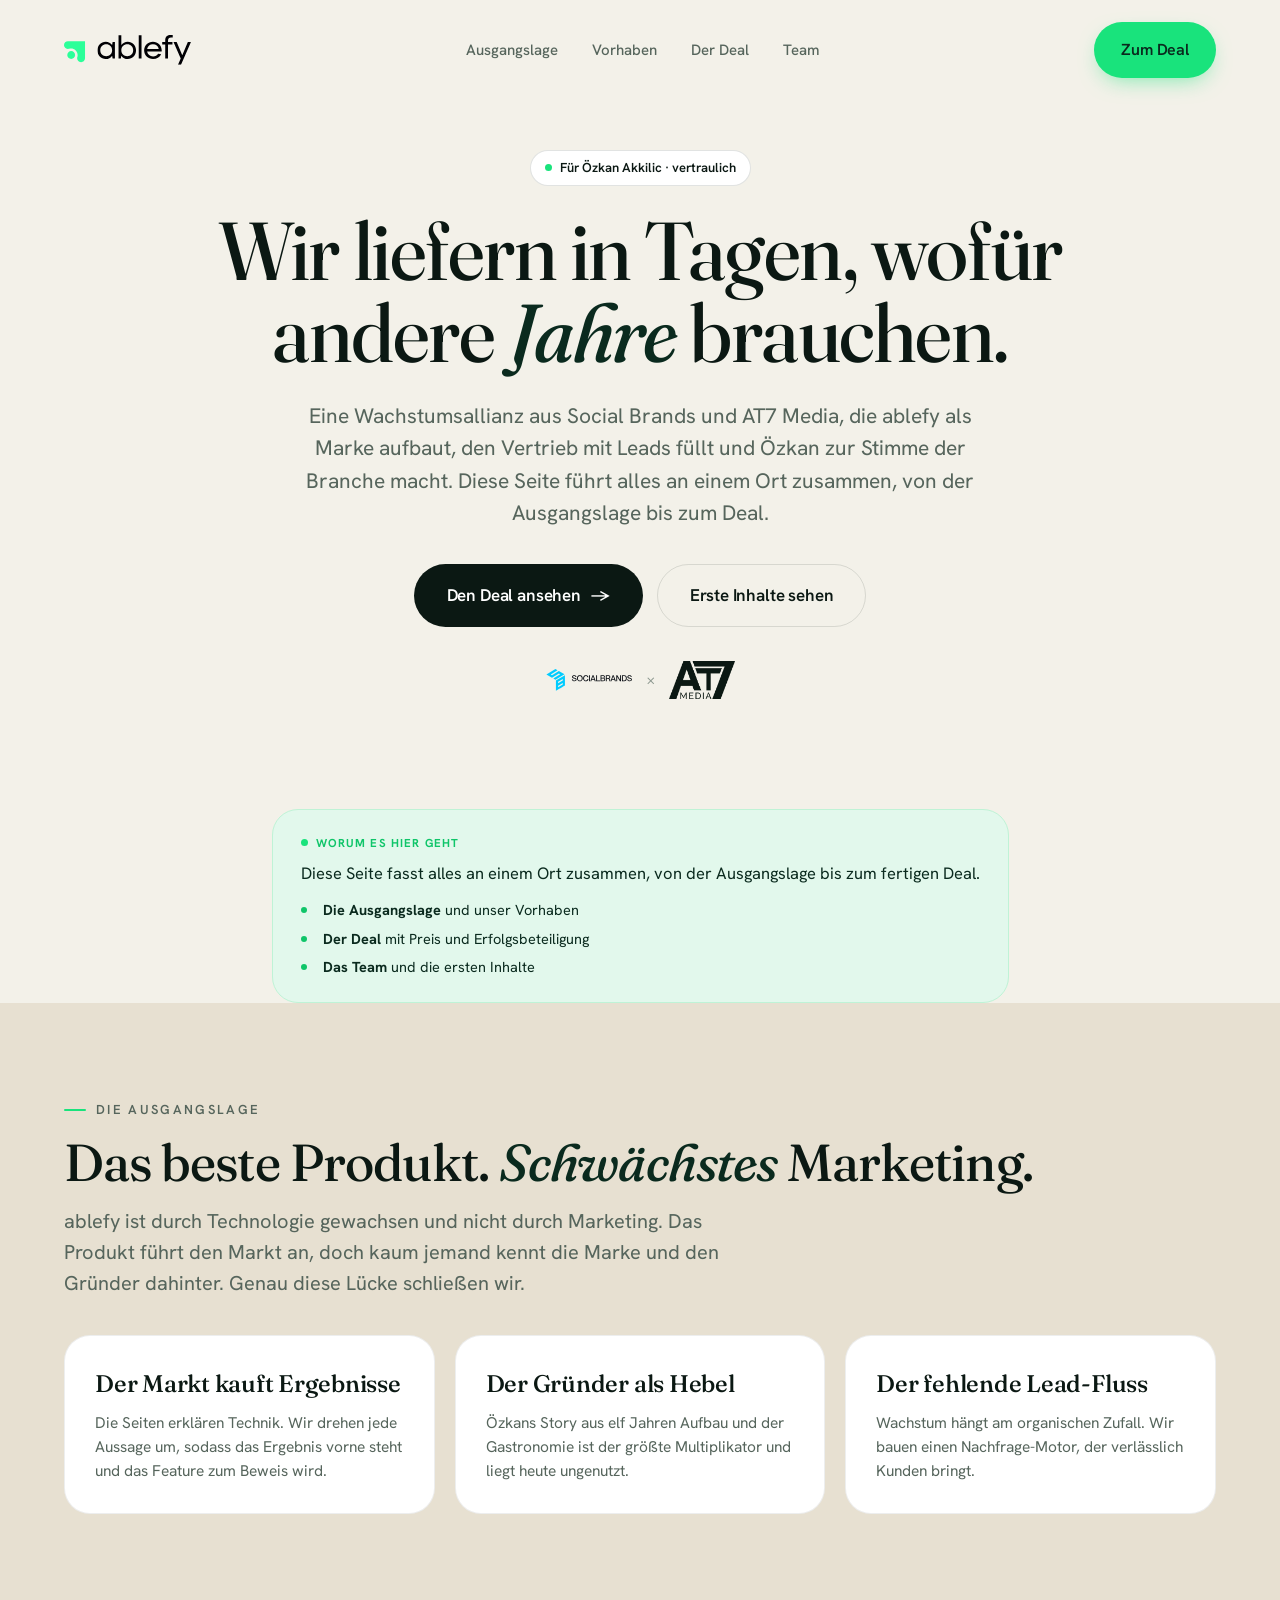
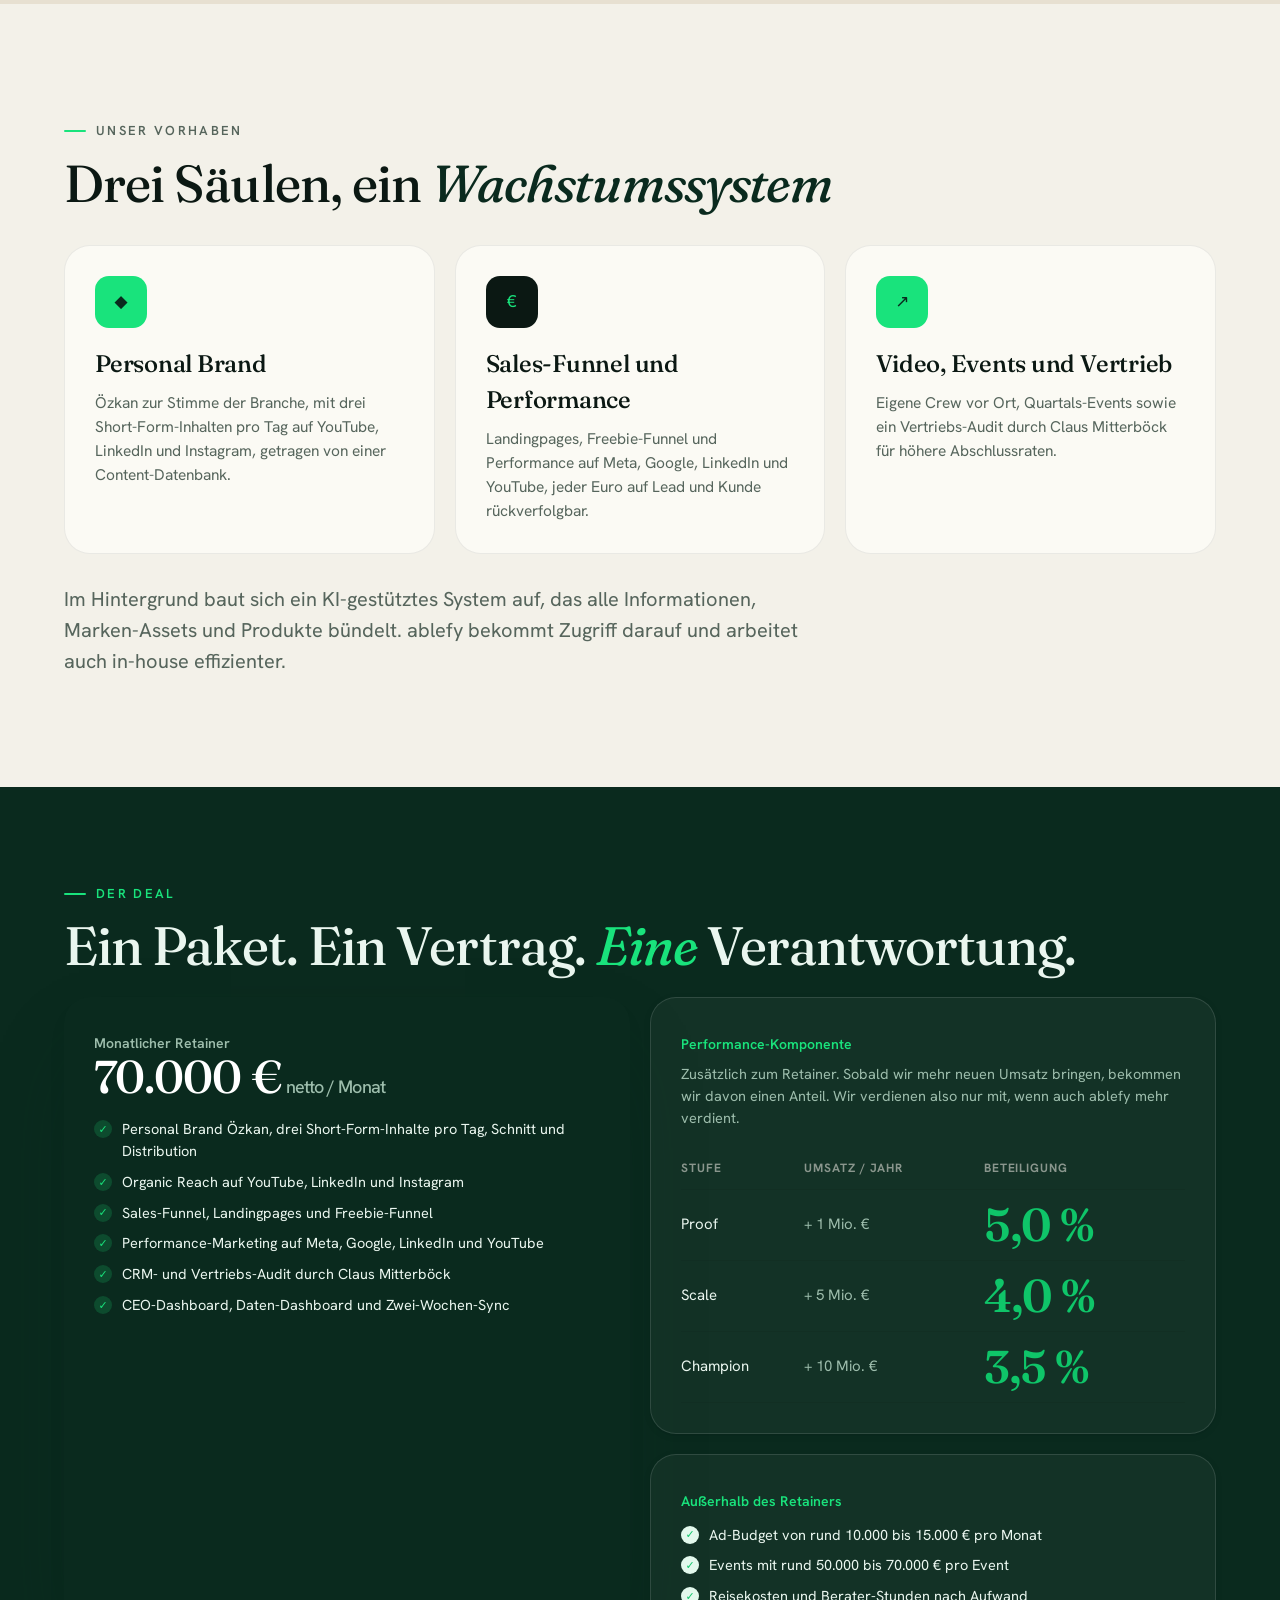
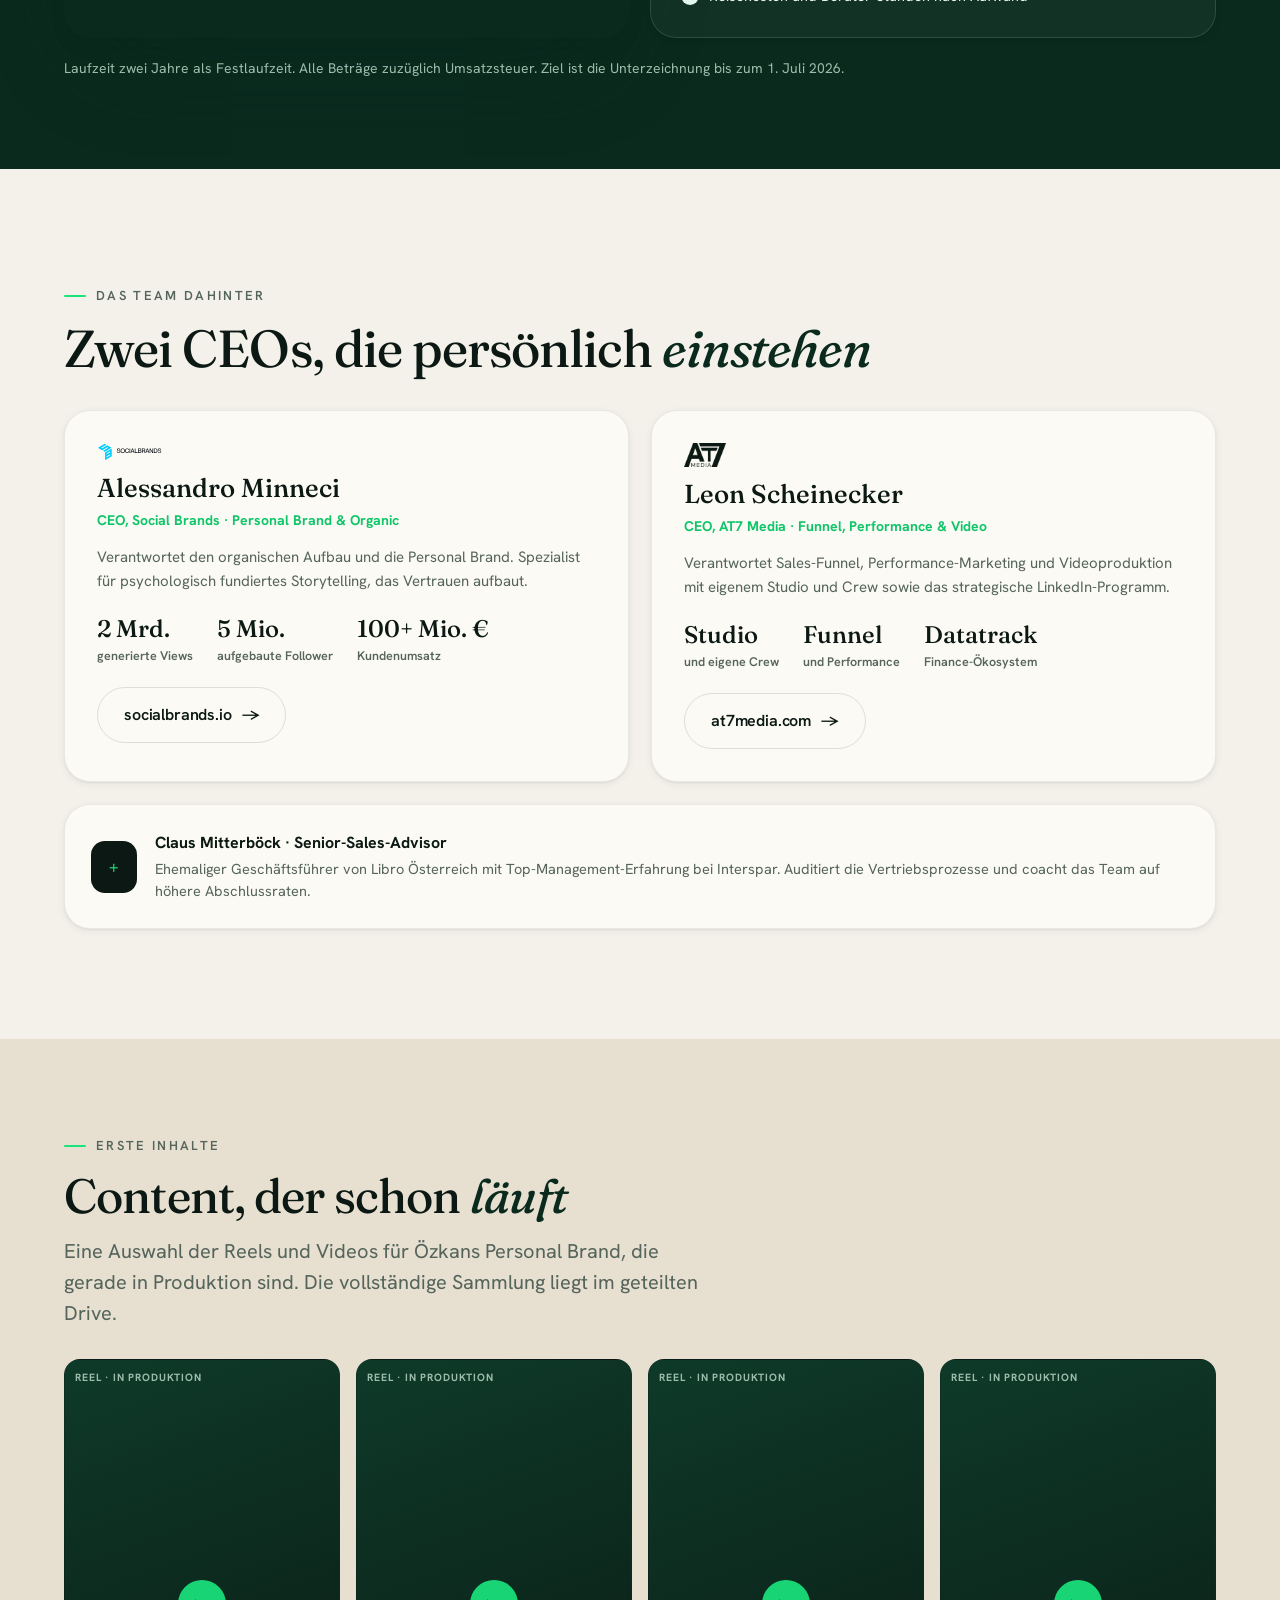
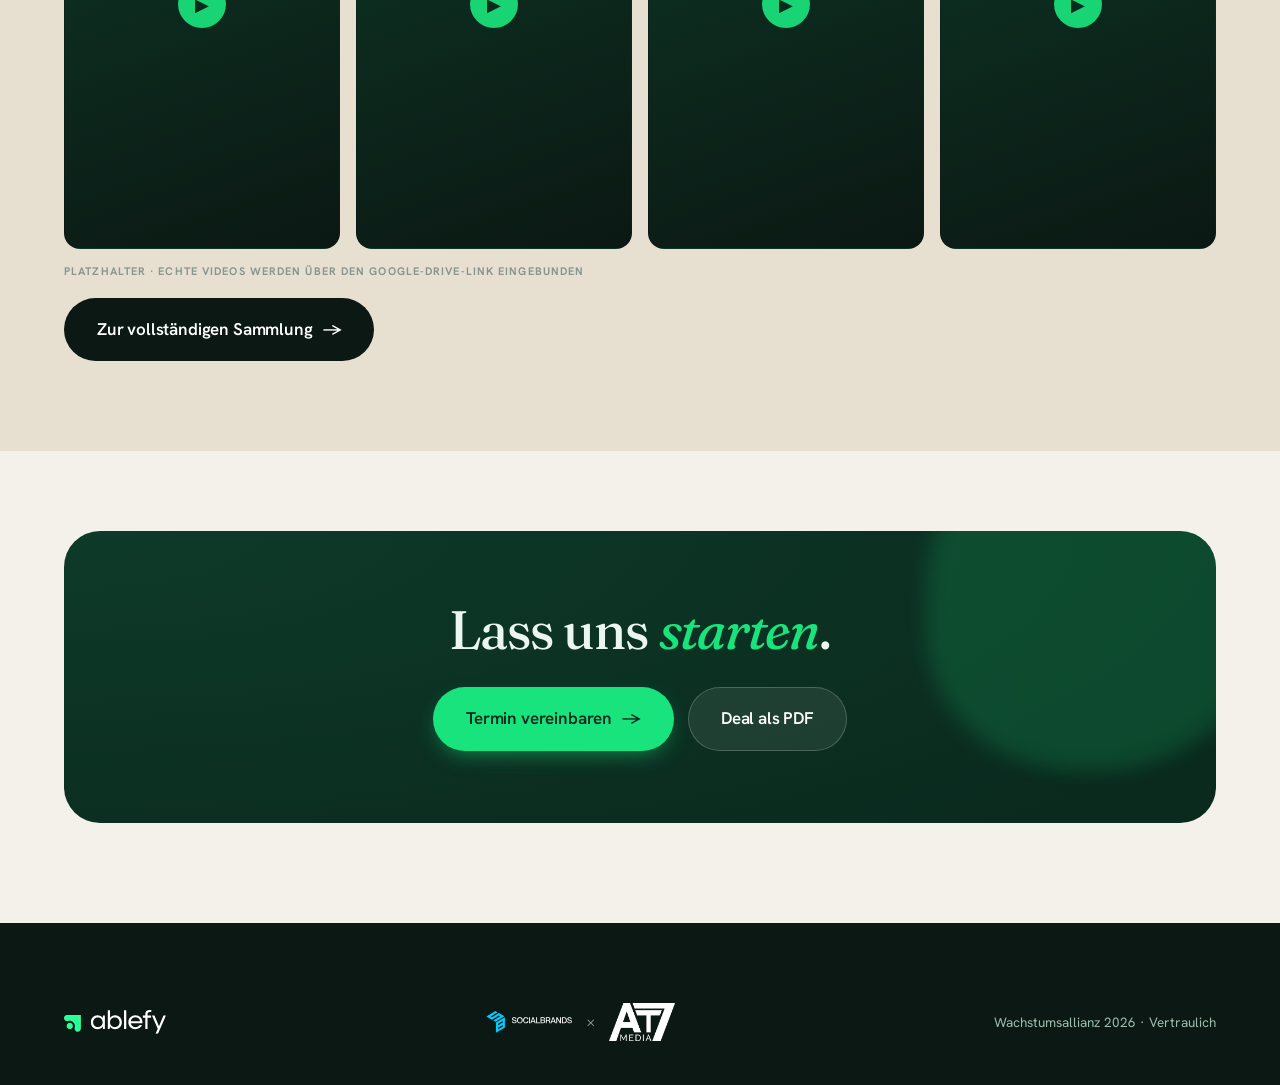
==== ablefy_deal_hub.html @ 85135f88 "feat: Ablefy Wachstumsallianz 2026 pitch site Static multi-page pitch site for the ablefy x Social B" ====
<!DOCTYPE html>
<html lang="de">
<head>
<meta charset="UTF-8">
<meta name="viewport" content="width=device-width, initial-scale=1.0">
<link rel="icon" type="image/svg+xml" href="assets/favicon.svg">
<meta name="description" content="Vision, Deal, Team und die ersten Inhalte für ablefy an einem Ort.">
<!-- OG: beim Deploy assets/og-image.jpg + og:url auf absolute URL (https://DOMAIN/...) umstellen -->
<meta property="og:type" content="website">
<meta property="og:title" content="Der Deal — ablefy × Social Brands × AT7">
<meta property="og:description" content="Vision, Deal, Team und die ersten Inhalte für ablefy an einem Ort.">
<meta property="og:image" content="assets/og-image.jpg">
<meta name="twitter:card" content="summary_large_image">
<meta name="twitter:title" content="Der Deal — ablefy × Social Brands × AT7">
<meta name="twitter:description" content="Vision, Deal, Team und die ersten Inhalte für ablefy an einem Ort.">
<meta name="twitter:image" content="assets/og-image.jpg">
<title>ablefy × Social Brands × AT7 — Wachstumsallianz für Özkan</title>
<link rel="preconnect" href="https://fonts.googleapis.com">
<link rel="preconnect" href="https://fonts.gstatic.com" crossorigin>
<link href="https://fonts.googleapis.com/css2?family=Fraunces:ital,opsz,wght@0,9..144,300..900;1,9..144,300..900&family=Hanken+Grotesk:wght@300..800&display=swap" rel="stylesheet">
<link rel="stylesheet" href="assets/design-system/ablefy.css">
<link rel="stylesheet" href="assets/design-system/ablefy-components.css">
<style>
  html,body{ margin:0; background:var(--paper); }
  .ab .logo img{ height:30px; width:auto; display:block; }
  .ab .partners{ display:inline-flex; align-items:center; gap:13px; }
  .ab .partners img.sb{ height:24px; } .ab .partners img.at7{ height:38px; }
  .ab .partners img.at7.dark{ filter:none; }
  .ab .partners .x{ color:var(--muted-2); font-weight:300; }
  .ab .dealrow{ display:grid; grid-template-columns:1fr 1fr; gap:20px; margin-top:24px; }
  .ab .dealcard{ background:var(--paper-2); border:1px solid var(--line-2); border-radius:var(--r-lg); padding:30px; box-shadow:var(--shadow-sm); }
  .ab .dealcard.hero-card{ background:var(--forest); color:var(--on-forest); border:none; box-shadow:var(--shadow-lg); }
  .ab .dealcard .amt{ font-family:var(--display); font-weight:500; font-size:46px; letter-spacing:-.02em; line-height:1; }
  .ab .dealcard.hero-card .amt{ color:#fff; }
  .ab .dealcard .sub{ color:var(--muted); font-size:14px; font-weight:600; margin-top:6px; }
  .ab .dealcard.hero-card .sub{ color:var(--on-forest-mut); }
  .ab .incl{ display:grid; gap:9px; margin-top:18px; font-size:14.5px; }
  .ab .incl div{ display:flex; gap:10px; align-items:flex-start; }
  .ab .incl .t{ width:18px;height:18px;border-radius:50%;background:var(--mint-soft);display:grid;place-items:center;flex:0 0 auto;color:var(--spring-deep);font-size:11px;margin-top:2px; }
  .ab .dealcard.hero-card .incl .t{ background:rgba(25,227,124,.18);color:var(--spring); }
  .ab .tier-tbl{ width:100%; border-collapse:collapse; margin-top:18px; }
  .ab .tier-tbl th,.ab .tier-tbl td{ text-align:left; padding:12px 0; border-bottom:1px solid var(--line); font-size:15px; }
  .ab .tier-tbl th{ font-size:12px; letter-spacing:.08em; text-transform:uppercase; color:var(--muted-2); font-weight:700; }
  .ab .tier-tbl td.amt{ font-family:var(--display); color:var(--spring-deep); font-weight:600; }
  .ab .team{ display:grid; grid-template-columns:1fr 1fr; gap:22px; margin-top:36px; }
  .ab .tcard{ background:var(--paper-2); border:1px solid var(--line-2); border-radius:var(--r-lg); padding:32px; box-shadow:var(--shadow-sm); }
  .ab .tcard h3{ font-family:var(--display); font-weight:500; font-size:26px; }
  .ab .tcard .role{ color:var(--spring-deep); font-weight:700; font-size:14px; margin-top:2px; }
  .ab .tcard p{ color:var(--muted); font-size:15px; line-height:1.6; margin-top:14px; }
  .ab .tcard .tr{ display:flex; gap:24px; margin-top:18px; }
  .ab .tcard .tr div .n{ font-family:var(--display); font-weight:500; font-size:24px; color:var(--ink); }
  .ab .tcard .tr div .l{ font-size:12.5px; color:var(--muted); font-weight:600; }
  .ab .content-grid{ display:grid; grid-template-columns:repeat(4,1fr); gap:16px; margin-top:30px; }
  .ab .reel{ aspect-ratio:9/16; border-radius:var(--r-md); background:linear-gradient(160deg,var(--forest-2),var(--ink)); position:relative; display:grid;place-items:center; overflow:hidden; border:1px solid var(--line-2); }
  .ab .reel .play{ width:48px;height:48px;border-radius:50%;background:rgba(25,227,124,.92);color:var(--forest);display:grid;place-items:center;font-size:18px; }
  .ab .reel .tag{ position:absolute; top:10px; left:10px; font-size:10.5px; letter-spacing:.08em; text-transform:uppercase; color:var(--on-forest-mut); font-weight:700; }
  .ab .ph-note{ font-size:11px; letter-spacing:.1em; text-transform:uppercase; color:var(--muted-2); font-weight:700; margin-top:14px; }
  @media(max-width:980px){
    .ab .section{ padding:58px 26px; } .ab .nav{ padding:18px 26px; } .ab .nav-links{ display:none; }
    .ab .dealrow,.ab .team{ grid-template-columns:1fr; } .ab .content-grid{ grid-template-columns:1fr 1fr; }
    .ab h1.display{ font-size:46px !important; }
  }
</style>
</head>
<body>
<div class="ab ab-page">

  <div class="nav">
    <div class="logo"><img src="assets/ablefy-logo.svg" alt="ablefy"></div>
    <div class="nav-links"><a href="#problem">Ausgangslage</a><a href="#vorhaben">Vorhaben</a><a href="#deal">Der Deal</a><a href="#team">Team</a></div>
    <div class="nav-right"><button class="btn btn-spring" onclick="document.getElementById('deal').scrollIntoView({behavior:'smooth'})">Zum Deal</button></div>
  </div>

  <!-- HERO -->
  <div style="display:flex;flex-direction:column;align-items:center;text-align:center;padding:50px 64px 80px">
    <span class="chip" style="margin-bottom:24px"><span class="dot"></span>Für Özkan Akkilic · vertraulich</span>
    <h1 class="display" style="font-size:82px;max-width:17ch">Wir liefern in Tagen, wofür andere <em>Jahre</em> brauchen.</h1>
    <p class="lede" style="max-width:60ch;text-align:center;margin-top:26px;font-size:21px">Eine Wachstumsallianz aus Social Brands und AT7 Media, die ablefy als Marke aufbaut, den Vertrieb mit Leads füllt und Özkan zur Stimme der Branche macht. Diese Seite führt alles an einem Ort zusammen, von der Ausgangslage bis zum Deal.</p>
    <div style="display:flex;gap:14px;margin-top:34px;flex-wrap:wrap;justify-content:center">
      <button class="btn btn-primary btn-lg" onclick="document.getElementById('deal').scrollIntoView({behavior:'smooth'})">Den Deal ansehen <span class="ar">→</span></button>
      <button class="btn btn-ghost btn-lg" onclick="document.getElementById('content').scrollIntoView({behavior:'smooth'})">Erste Inhalte sehen</button>
    </div>
    <div class="partners" style="margin-top:34px">
      <img class="sb" src="assets/sb-logo-wordmark.svg" alt="Social Brands"><span class="x">×</span><img class="at7" src="assets/at7-logo-dark.png" alt="AT7 Media">
    </div>
  </div>

  <!-- ORIENT -->
  <div class="section" style="padding-top:0;padding-bottom:0"><div class="wrap" style="display:flex;justify-content:center">
    <div class="orient" style="max-width:860px">
      <div class="ol">Worum es hier geht</div>
      <p>Diese Seite fasst alles an einem Ort zusammen, von der Ausgangslage bis zum fertigen Deal.</p>
      <ul>
        <li><b>Die Ausgangslage</b> und unser Vorhaben</li>
        <li><b>Der Deal</b> mit Preis und Erfolgsbeteiligung</li>
        <li><b>Das Team</b> und die ersten Inhalte</li>
      </ul>
    </div>
  </div></div>

  <!-- PROBLEM -->
  <div style="background:var(--sand);padding:90px 64px" id="problem">
    <div class="wrap">
      <span class="eyebrow">Die Ausgangslage</span>
      <h2 class="display" style="font-size:52px;margin-top:16px">Das beste Produkt. <em>Schwächstes</em> Marketing.</h2>
      <p class="lede" style="max-width:62ch;margin-top:18px">ablefy ist durch Technologie gewachsen und nicht durch Marketing. Das Produkt führt den Markt an, doch kaum jemand kennt die Marke und den Gründer dahinter. Genau diese Lücke schließen wir.</p>
      <div class="feat-grid" style="margin-top:36px">
        <div class="feat" style="background:var(--paper-3)"><h3 class="serif">Der Markt kauft Ergebnisse</h3><p>Die Seiten erklären Technik. Wir drehen jede Aussage um, sodass das Ergebnis vorne steht und das Feature zum Beweis wird.</p></div>
        <div class="feat" style="background:var(--paper-3)"><h3 class="serif">Der Gründer als Hebel</h3><p>Özkans Story aus elf Jahren Aufbau und der Gastronomie ist der größte Multiplikator und liegt heute ungenutzt.</p></div>
        <div class="feat" style="background:var(--paper-3)"><h3 class="serif">Der fehlende Lead-Fluss</h3><p>Wachstum hängt am organischen Zufall. Wir bauen einen Nachfrage-Motor, der verlässlich Kunden bringt.</p></div>
      </div>
    </div>
  </div>

  <!-- VORHABEN -->
  <div class="section" id="vorhaben">
    <div class="wrap">
      <span class="eyebrow">Unser Vorhaben</span>
      <h2 class="display" style="font-size:52px;margin-top:16px">Drei Säulen, ein <em>Wachstumssystem</em></h2>
      <div class="feat-grid" style="margin-top:36px">
        <div class="feat"><div class="feat-ico spring">◆</div><h3>Personal Brand</h3><p>Özkan zur Stimme der Branche, mit drei Short-Form-Inhalten pro Tag auf YouTube, LinkedIn und Instagram, getragen von einer Content-Datenbank.</p></div>
        <div class="feat"><div class="feat-ico">€</div><h3>Sales-Funnel und Performance</h3><p>Landingpages, Freebie-Funnel und Performance auf Meta, Google, LinkedIn und YouTube, jeder Euro auf Lead und Kunde rückverfolgbar.</p></div>
        <div class="feat"><div class="feat-ico spring">↗</div><h3>Video, Events und Vertrieb</h3><p>Eigene Crew vor Ort, Quartals-Events sowie ein Vertriebs-Audit durch Claus Mitterböck für höhere Abschlussraten.</p></div>
      </div>
      <p class="lede" style="max-width:70ch;margin-top:30px">Im Hintergrund baut sich ein KI-gestütztes System auf, das alle Informationen, Marken-Assets und Produkte bündelt. ablefy bekommt Zugriff darauf und arbeitet auch in-house effizienter.</p>
    </div>
  </div>

  <!-- DEAL -->
  <div class="section dark" id="deal" style="padding-top:90px;padding-bottom:90px">
    <div class="wrap">
      <span class="eyebrow" style="color:var(--spring)">Der Deal</span>
      <h2 class="display" style="font-size:54px;margin-top:16px;color:var(--on-forest)">Ein Paket. Ein Vertrag. <em>Eine</em> Verantwortung.</h2>
      <div class="dealrow">
        <div class="dealcard hero-card">
          <div class="sub">Monatlicher Retainer</div>
          <div class="amt">70.000 €<span style="font-size:18px;font-family:var(--sans);color:var(--on-forest-mut)"> netto / Monat</span></div>
          <div class="incl">
            <div><span class="t">✓</span>Personal Brand Özkan, drei Short-Form-Inhalte pro Tag, Schnitt und Distribution</div>
            <div><span class="t">✓</span>Organic Reach auf YouTube, LinkedIn und Instagram</div>
            <div><span class="t">✓</span>Sales-Funnel, Landingpages und Freebie-Funnel</div>
            <div><span class="t">✓</span>Performance-Marketing auf Meta, Google, LinkedIn und YouTube</div>
            <div><span class="t">✓</span>CRM- und Vertriebs-Audit durch Claus Mitterböck</div>
            <div><span class="t">✓</span>CEO-Dashboard, Daten-Dashboard und Zwei-Wochen-Sync</div>
          </div>
        </div>
        <div style="display:flex;flex-direction:column;gap:20px">
          <div class="dealcard" style="background:rgba(255,255,255,.04);border-color:rgba(255,255,255,.12);color:var(--on-forest)">
            <div class="sub" style="color:var(--spring)">Performance-Komponente</div>
            <p style="color:var(--on-forest-mut);font-size:14.5px;margin-top:8px">Zusätzlich zum Retainer. Sobald wir mehr neuen Umsatz bringen, bekommen wir davon einen Anteil. Wir verdienen also nur mit, wenn auch ablefy mehr verdient.</p>
            <table class="tier-tbl">
              <tr><th>Stufe</th><th>Umsatz / Jahr</th><th>Beteiligung</th></tr>
              <tr style="border-color:rgba(255,255,255,.1)"><td style="color:var(--on-forest)">Proof</td><td style="color:var(--on-forest-mut)">+ 1 Mio. €</td><td class="amt">5,0 %</td></tr>
              <tr style="border-color:rgba(255,255,255,.1)"><td style="color:var(--on-forest)">Scale</td><td style="color:var(--on-forest-mut)">+ 5 Mio. €</td><td class="amt">4,0 %</td></tr>
              <tr style="border:none"><td style="color:var(--on-forest)">Champion</td><td style="color:var(--on-forest-mut)">+ 10 Mio. €</td><td class="amt">3,5 %</td></tr>
            </table>
          </div>
          <div class="dealcard" style="background:rgba(255,255,255,.04);border-color:rgba(255,255,255,.12);color:var(--on-forest)">
            <div class="sub" style="color:var(--spring)">Außerhalb des Retainers</div>
            <div class="incl" style="margin-top:12px">
              <div><span class="t">✓</span>Ad-Budget von rund 10.000 bis 15.000 € pro Monat</div>
              <div><span class="t">✓</span>Events mit rund 50.000 bis 70.000 € pro Event</div>
              <div><span class="t">✓</span>Reisekosten und Berater-Stunden nach Aufwand</div>
            </div>
          </div>
        </div>
      </div>
      <p style="color:var(--on-forest-mut);font-size:14px;margin-top:20px">Laufzeit zwei Jahre als Festlaufzeit. Alle Beträge zuzüglich Umsatzsteuer. Ziel ist die Unterzeichnung bis zum 1. Juli 2026.</p>
    </div>
  </div>

  <!-- TEAM -->
  <div class="section" id="team">
    <div class="wrap">
      <span class="eyebrow">Das Team dahinter</span>
      <h2 class="display" style="font-size:52px;margin-top:16px">Zwei CEOs, die persönlich <em>einstehen</em></h2>
      <div class="team">
        <div class="tcard">
          <div style="display:flex;align-items:center;gap:14px;margin-bottom:8px"><img src="assets/sb-logo-wordmark.svg" alt="Social Brands" style="height:18px"></div>
          <h3>Alessandro Minneci</h3>
          <div class="role">CEO, Social Brands · Personal Brand &amp; Organic</div>
          <p>Verantwortet den organischen Aufbau und die Personal Brand. Spezialist für psychologisch fundiertes Storytelling, das Vertrauen aufbaut.</p>
          <div class="tr">
            <div><div class="n">2 Mrd.</div><div class="l">generierte Views</div></div>
            <div><div class="n">5 Mio.</div><div class="l">aufgebaute Follower</div></div>
            <div><div class="n">100+ Mio. €</div><div class="l">Kundenumsatz</div></div>
          </div>
          <a class="btn btn-ghost" href="https://socialbrands.io" target="_blank" rel="noopener" style="margin-top:22px">socialbrands.io <span class="ar">→</span></a>
        </div>
        <div class="tcard">
          <div style="display:flex;align-items:center;gap:14px;margin-bottom:8px"><img src="assets/at7-logo-dark.png" alt="AT7 Media" style="height:24px"></div>
          <h3>Leon Scheinecker</h3>
          <div class="role">CEO, AT7 Media · Funnel, Performance &amp; Video</div>
          <p>Verantwortet Sales-Funnel, Performance-Marketing und Videoproduktion mit eigenem Studio und Crew sowie das strategische LinkedIn-Programm.</p>
          <div class="tr">
            <div><div class="n">Studio</div><div class="l">und eigene Crew</div></div>
            <div><div class="n">Funnel</div><div class="l">und Performance</div></div>
            <div><div class="n">Datatrack</div><div class="l">Finance-Ökosystem</div></div>
          </div>
          <a class="btn btn-ghost" href="https://at7media.com" target="_blank" rel="noopener" style="margin-top:22px">at7media.com <span class="ar">→</span></a>
        </div>
      </div>
      <div class="card" style="margin-top:22px;padding:26px;display:flex;gap:18px;align-items:center;background:var(--paper-2)">
        <div class="feat-ico" style="margin:0">+</div>
        <div><div style="font-weight:700;font-size:16px">Claus Mitterböck · Senior-Sales-Advisor</div><p style="color:var(--muted);font-size:14.5px;margin-top:3px">Ehemaliger Geschäftsführer von Libro Österreich mit Top-Management-Erfahrung bei Interspar. Auditiert die Vertriebsprozesse und coacht das Team auf höhere Abschlussraten.</p></div>
      </div>
    </div>
  </div>

  <!-- CONTENT -->
  <div style="background:var(--sand);padding:90px 64px" id="content">
    <div class="wrap">
      <span class="eyebrow">Erste Inhalte</span>
      <h2 class="display" style="font-size:48px;margin-top:16px">Content, der schon <em>läuft</em></h2>
      <p class="lede" style="max-width:60ch;margin-top:16px">Eine Auswahl der Reels und Videos für Özkans Personal Brand, die gerade in Produktion sind. Die vollständige Sammlung liegt im geteilten Drive.</p>
      <div class="content-grid">
        <div class="reel"><span class="tag">Reel · in Produktion</span><span class="play">▶</span></div>
        <div class="reel"><span class="tag">Reel · in Produktion</span><span class="play">▶</span></div>
        <div class="reel"><span class="tag">Reel · in Produktion</span><span class="play">▶</span></div>
        <div class="reel"><span class="tag">Reel · in Produktion</span><span class="play">▶</span></div>
      </div>
      <p class="ph-note">Platzhalter · echte Videos werden über den Google-Drive-Link eingebunden</p>
      <a class="btn btn-primary btn-lg" href="#" style="margin-top:18px">Zur vollständigen Sammlung <span class="ar">→</span></a>
    </div>
  </div>

  <!-- CTA -->
  <div style="padding:80px 64px 100px">
    <div class="wrap forestbox" style="background:radial-gradient(120% 140% at 0% 0%, var(--forest-2), var(--forest));border-radius:var(--r-xl);padding:72px;text-align:center;color:var(--on-forest);position:relative;overflow:hidden">
      <div class="blob" style="width:360px;height:360px;background:var(--spring);opacity:.16;top:-120px;right:-70px;filter:blur(10px)"></div>
      <h2 class="display" style="font-size:54px;color:var(--on-forest);position:relative">Lass uns <em>starten</em>.</h2>
      <div style="display:flex;gap:14px;justify-content:center;margin-top:30px;position:relative;flex-wrap:wrap">
        <button class="btn btn-spring btn-lg">Termin vereinbaren <span class="ar">→</span></button>
        <button class="btn btn-lg" style="background:rgba(255,255,255,.08);color:#fff;border:1px solid rgba(255,255,255,.2)">Deal als PDF</button>
      </div>
    </div>
  </div>

  <div class="footer">
    <div class="wrap">
      <div style="display:flex;flex-wrap:wrap;justify-content:space-between;gap:24px;align-items:center">
        <img src="assets/ablefy-logo-white.svg" alt="ablefy" style="height:24px">
        <span class="partners"><img class="sb" src="assets/sb-logo-wordmark-white.svg" alt="Social Brands"><span class="x">×</span><img class="at7" src="assets/at7-logo-white.png" alt="AT7 Media"></span>
        <span style="color:var(--on-forest-mut);font-size:13.5px">Wachstumsallianz 2026 · Vertraulich</span>
      </div>
    </div>
  </div>

</div>
</body>
</html>
---- assets/design-system/ablefy.css ----
/* ============================================================
   ABLEFY — DESIGN SYSTEM
   Classical (Fraunces) × clean grotesque (Hanken) in signature green.
   ============================================================ */

:root{
  /* ---- Brand palette : disciplined, high hygiene ---- */
  --paper:      #F3F1E9;   /* warm paper canvas            */
  --paper-2:    #FBFAF4;   /* lifted surfaces / cards      */
  --paper-3:    #FFFFFF;   /* pure card top                */
  --sand:       #E7E0D1;   /* warm neutral band           */
  --ink:        #0B1813;   /* near-black, green-tinted     */
  --forest:     #0A2A1E;   /* deep anchor green           */
  --forest-2:   #0E3A29;   /* forest gradient stop        */
  --spring:     #19E37C;   /* SIGNATURE spring green      */
  --spring-deep:#0FC569;   /* pressed / hover             */
  --mint:       #BFF3D6;   /* soft tint                   */
  --mint-soft:  #E2F8EC;   /* faint wash                  */
  --muted:      #56655C;   /* secondary text              */
  --muted-2:    #8A968D;   /* tertiary text               */
  --line:       rgba(11,24,19,.12);
  --line-2:     rgba(11,24,19,.07);
  --on-forest:  #EAF6EF;   /* text on dark green          */
  --on-forest-mut: #9DBDAC;

  /* ---- Type ---- */
  --display: 'Fraunces', Georgia, serif;
  --sans: 'Hanken Grotesk', system-ui, sans-serif;

  /* ---- Radii / shadow ---- */
  --r-sm: 10px;
  --r-md: 16px;
  --r-lg: 26px;
  --r-xl: 36px;
  --r-pill: 999px;
  --shadow-sm: 0 2px 8px rgba(11,24,19,.06), 0 1px 2px rgba(11,24,19,.05);
  --shadow-md: 0 18px 40px -18px rgba(11,24,19,.22), 0 6px 16px -10px rgba(11,24,19,.16);
  --shadow-lg: 0 40px 90px -30px rgba(10,42,30,.40), 0 12px 30px -16px rgba(11,24,19,.20);
}

/* ============================================================
   RESET (scoped-ish — applied within .ab root wrappers)
   ============================================================ */
.ab *,.ab *::before,.ab *::after{ box-sizing:border-box; }
.ab{
  font-family: var(--sans);
  color: var(--ink);
  background: var(--paper);
  -webkit-font-smoothing: antialiased;
  text-rendering: optimizeLegibility;
  line-height: 1.5;
  font-size: 17px;
}
.ab p{ margin:0; }
.ab h1,.ab h2,.ab h3,.ab h4{ margin:0; font-weight:400; }
.ab a{ color:inherit; text-decoration:none; }
.ab img{ display:block; max-width:100%; }
.ab button{ font:inherit; cursor:pointer; }

/* ============================================================
   TYPOGRAPHY
   ============================================================ */
.ab .display{
  font-family: var(--display);
  font-optical-sizing: auto;
  font-variation-settings: 'SOFT' 0, 'WONK' 0;
  letter-spacing: -0.018em;
  line-height: 1.0;
  font-weight: 460;
  color: var(--ink);
  text-wrap: balance;
}
.ab .display em{
  font-style: italic;
  font-variation-settings: 'SOFT' 40, 'WONK' 1;
  color: var(--forest);
}
.ab .serif{ font-family: var(--display); font-optical-sizing:auto; }

.ab .eyebrow{
  font-family: var(--sans);
  font-weight: 600;
  font-size: 13px;
  letter-spacing: .18em;
  text-transform: uppercase;
  color: var(--muted);
  display:inline-flex; align-items:center; gap:10px;
}
.ab .eyebrow::before{
  content:""; width:22px; height:2px; background:var(--spring); border-radius:2px;
}
.ab .eyebrow.center::before{ display:none; }

.ab .lede{
  font-size: 20px;
  line-height: 1.55;
  color: var(--muted);
  font-weight: 420;
  max-width: 30ch;
}

/* highlight underline mark, hand-painted feel */
.ab .mark{ position:relative; white-space:nowrap; }
.ab .mark::after{
  content:""; position:absolute; left:-2%; right:-2%; bottom:.08em; height:.34em;
  background: var(--spring); z-index:-1; border-radius:3px;
  transform: skewX(-9deg) rotate(-.6deg);
  opacity:.92;
}

/* ============================================================
   BUTTONS
   ============================================================ */
.ab .btn{
  display:inline-flex; align-items:center; gap:10px;
  font-weight:600; font-size:16px; letter-spacing:-.01em;
  padding:15px 26px; border-radius: var(--r-pill);
  border:1px solid transparent; transition: all .18s ease;
  white-space:nowrap;
}
.ab .btn .ar{ transition: transform .2s ease; }
.ab .btn:hover .ar{ transform: translateX(3px); }
.ab .btn-primary{ background: var(--ink); color:#fff; }
.ab .btn-primary:hover{ background:#000; }
.ab .btn-spring{ background: var(--spring); color: var(--forest); box-shadow: 0 8px 22px -8px rgba(25,227,124,.6); }
.ab .btn-spring:hover{ background: var(--spring-deep); }
.ab .btn-ghost{ background:transparent; color:var(--ink); border-color: var(--line); }
.ab .btn-ghost:hover{ border-color: var(--ink); }
.ab .btn-onforest{ background: var(--spring); color: var(--forest); }
.ab .btn-lg{ padding:18px 32px; font-size:17px; }

/* ============================================================
   LOGO
   ============================================================ */
.ab .logo{ display:inline-flex; align-items:center; gap:11px; font-weight:700; }
.ab .logo .mark-ico{
  width:30px; height:30px; border-radius:9px;
  background: var(--spring); position:relative; overflow:hidden;
  box-shadow: inset 0 0 0 1px rgba(10,42,30,.12);
}
.ab .logo .mark-ico::before{
  content:""; position:absolute; inset:0;
  background:
    linear-gradient(135deg, transparent 42%, var(--forest) 42% 58%, transparent 58%);
}
.ab .logo .wm{ font-family: var(--sans); font-weight:700; font-size:23px; letter-spacing:-.03em; color:var(--ink); }
.ab .logo.on-dark .wm{ color: var(--on-forest); }

/* ============================================================
   NAV
   ============================================================ */
.ab .nav{
  display:flex; align-items:center; justify-content:space-between;
  padding: 22px 64px;
}
.ab .nav-links{ display:flex; align-items:center; gap:34px; font-size:15px; font-weight:500; color:var(--ink); }
.ab .nav-links a{ display:inline-flex; align-items:center; gap:5px; color:var(--muted); transition:color .15s; }
.ab .nav-links a:hover{ color:var(--ink); }
.ab .nav-right{ display:flex; align-items:center; gap:18px; font-size:15px; font-weight:500; }
.ab .chev{ width:8px; height:8px; border-right:2px solid currentColor; border-bottom:2px solid currentColor; transform:rotate(45deg) translateY(-2px); opacity:.6; }

/* ============================================================
   PILL / CHIP / TAG
   ============================================================ */
.ab .chip{
  display:inline-flex; align-items:center; gap:8px;
  padding:7px 14px; border-radius: var(--r-pill);
  font-size:13px; font-weight:600; background: var(--paper-3); border:1px solid var(--line);
}
.ab .dot{ width:7px;height:7px;border-radius:50%; background:var(--spring); }

/* ============================================================
   CARD primitives
   ============================================================ */
.ab .card{
  background: var(--paper-2); border:1px solid var(--line-2);
  border-radius: var(--r-lg); box-shadow: var(--shadow-sm);
}
.ab .ui{ background:#fff; border-radius: var(--r-md); box-shadow: var(--shadow-md); border:1px solid var(--line-2); }

/* ============================================================
   ARTBOARD page frame
   ============================================================ */
.ab-page{ width:100%; background: var(--paper); overflow:hidden; }
.ab .section{ padding: 110px 64px; }
.ab .wrap{ max-width: 1180px; margin:0 auto; }

/* mini scrollbar suppress inside mockups */
.ab .ui::-webkit-scrollbar{ display:none; }

/* fix: italic accent on dark/forest backgrounds must use spring green for contrast */
.ab .forestbox .display em, .ab .dark .display em{ color: var(--spring); }

/* orientation box — plain-language "Worum es hier geht" intro */
.ab .orient{ background:var(--mint-soft); border:1px solid var(--mint); border-radius:var(--r-lg); padding:24px 28px; margin-top:30px; max-width:780px; }
.ab .orient .ol{ font-size:11.5px; letter-spacing:.1em; text-transform:uppercase; color:var(--spring-deep); font-weight:700; margin-bottom:9px; display:flex; align-items:center; gap:8px; }
.ab .orient .ol::before{ content:""; width:7px; height:7px; border-radius:50%; background:var(--spring); }
.ab .orient p{ color:var(--forest); font-size:16.5px; line-height:1.6; }
.ab .orient ul{ margin:12px 0 0; padding:0; list-style:none; display:grid; gap:7px; }
.ab .orient li{ position:relative; padding-left:22px; color:var(--forest); font-size:14.5px; line-height:1.5; }
.ab .orient li::before{ content:""; position:absolute; left:0; top:8px; width:6px; height:6px; border-radius:50%; background:var(--spring-deep); }
.ab .orient li b{ font-weight:700; }
---- assets/design-system/ablefy-components.css ----
/* ============================================================
   ABLEFY — COMPONENTS, MOCKUPS & SECTION STYLES
   ============================================================ */

/* ---------- Generic product-UI mockup chrome ---------- */
.ab .mock{ font-family: var(--sans); }
.ab .mock-row{ display:flex; align-items:center; gap:10px; }
.ab .mock-h{ font-weight:700; letter-spacing:-.01em; }
.ab .mini{ font-size:12px; color:var(--muted-2); }

/* dashboard / analytics card */
.ab .dash{
  width:100%; background:#fff; border-radius: var(--r-md);
  border:1px solid var(--line-2); box-shadow: var(--shadow-md);
  padding:20px; overflow:hidden;
}
.ab .dash-top{ display:flex; align-items:center; justify-content:space-between; margin-bottom:4px; }
.ab .dash-kpi{ font-family:var(--display); font-weight:520; font-size:34px; letter-spacing:-.02em; line-height:1; }
.ab .delta{ display:inline-flex; align-items:center; gap:5px; font-size:12.5px; font-weight:700; color:#0d8a4e; background:var(--mint-soft); padding:4px 9px; border-radius:var(--r-pill); }

/* css bar/area chart */
.ab .chart{ display:flex; align-items:flex-end; gap:8px; height:96px; margin-top:14px; }
.ab .bar{ flex:1; background:linear-gradient(180deg,var(--mint),#dff6e9); border-radius:6px 6px 4px 4px; position:relative; }
.ab .bar.hot{ background:linear-gradient(180deg,var(--spring),var(--spring-deep)); }
.ab .axis{ display:flex; justify-content:space-between; margin-top:8px; font-size:10.5px; color:var(--muted-2); }

/* notification feed item */
.ab .feed{ display:flex; flex-direction:column; gap:9px; }
.ab .feed-item{ display:flex; gap:11px; align-items:flex-start; padding:11px 12px; border-radius:12px; background:var(--paper); border:1px solid var(--line-2); }
.ab .feed-ic{ width:30px;height:30px;border-radius:8px;background:var(--spring);flex:0 0 auto; display:grid;place-items:center; color:var(--forest); }
.ab .feed-t{ font-size:13px; font-weight:700; line-height:1.25; }
.ab .feed-s{ font-size:11.5px; color:var(--muted); }

/* checkout card */
.ab .checkout{ width:100%; background:#fff; border-radius:var(--r-md); border:1px solid var(--line-2); box-shadow:var(--shadow-md); padding:18px; }
.ab .pm{ display:flex; align-items:center; justify-content:space-between; padding:12px 13px; border:1px solid var(--line); border-radius:11px; margin-bottom:8px; }
.ab .pm.sel{ border-color:var(--ink); background:var(--paper); }
.ab .pm-left{ display:flex; align-items:center; gap:10px; font-size:13.5px; font-weight:600; }
.ab .radio{ width:16px;height:16px;border-radius:50%;border:2px solid var(--line); }
.ab .pm.sel .radio{ border-color:var(--ink); background:radial-gradient(circle at center, var(--ink) 0 4px, #fff 5px); }
.ab .brand-tag{ font-size:11px; font-weight:800; padding:3px 8px; border-radius:6px; letter-spacing:.02em; }

/* floating little pills used around hero art */
.ab .float-pill{ position:absolute; display:inline-flex; align-items:center; gap:8px; padding:10px 15px; border-radius:var(--r-pill); background:#fff; box-shadow:var(--shadow-md); font-size:13.5px; font-weight:700; border:1px solid var(--line-2); }

/* decorative blobs */
.ab .blob{ position:absolute; border-radius:40% 60% 55% 45%/55% 45% 60% 40%; }

/* ============================================================
   STAT BAND
   ============================================================ */
.ab .stats{ display:flex; gap:0; align-items:stretch; }
.ab .stat{ flex:1; text-align:left; padding:8px 0; }
.ab .stat + .stat{ border-left:1px solid var(--line); padding-left:42px; }
.ab .stat .num{ font-family:var(--display); font-weight:480; font-size:64px; line-height:.92; letter-spacing:-.03em; }
.ab .stat .num em{ font-style:italic; color:var(--spring-deep); font-variation-settings:'SOFT' 30,'WONK' 1; }
.ab .stat .lab{ margin-top:8px; font-size:14px; font-weight:600; color:var(--muted); letter-spacing:.04em; text-transform:uppercase; }

/* ============================================================
   FEATURE GRID
   ============================================================ */
.ab .feat-grid{ display:grid; grid-template-columns:repeat(3,1fr); gap:20px; }
.ab .feat{ padding:30px; border-radius:var(--r-lg); background:var(--paper-2); border:1px solid var(--line-2); transition:transform .2s ease, box-shadow .2s ease; }
.ab .feat:hover{ transform:translateY(-4px); box-shadow:var(--shadow-md); }
.ab .feat-ico{ width:52px;height:52px;border-radius:14px;display:grid;place-items:center;background:var(--ink);color:var(--spring);margin-bottom:18px; }
.ab .feat-ico.spring{ background:var(--spring); color:var(--forest); }
.ab .feat h3{ font-family:var(--display); font-weight:500; font-size:24px; letter-spacing:-.01em; margin-bottom:9px; }
.ab .feat p{ color:var(--muted); font-size:15.5px; line-height:1.55; }

/* big split feature */
.ab .split{ display:grid; grid-template-columns:1.05fr 1fr; gap:64px; align-items:center; }

/* logo strip */
.ab .logos{ display:flex; align-items:center; justify-content:space-between; gap:30px; flex-wrap:wrap; opacity:.78; }
.ab .logo-word{ font-family:var(--display); font-weight:500; font-size:24px; color:var(--muted); letter-spacing:-.01em; }

/* testimonial */
.ab .quote{ font-family:var(--display); font-weight:420; font-size:40px; line-height:1.22; letter-spacing:-.015em; text-wrap:balance; }
.ab .quote em{ font-style:italic; color:var(--spring-deep); font-variation-settings:'SOFT' 40,'WONK' 1; }

/* pricing teaser */
.ab .price-card{ background:#fff; border:1px solid var(--line); border-radius:var(--r-lg); padding:34px; box-shadow:var(--shadow-sm); }
.ab .price-card.feature{ background:var(--forest); color:var(--on-forest); border-color:transparent; box-shadow:var(--shadow-lg); }
.ab .price-amt{ font-family:var(--display); font-weight:500; font-size:54px; letter-spacing:-.02em; }
.ab .tick{ width:20px;height:20px;border-radius:50%;background:var(--mint-soft);display:grid;place-items:center;flex:0 0 auto; }
.ab .price-card.feature .tick{ background:rgba(25,227,124,.18); }

/* footer */
.ab .footer{ background:var(--ink); color:var(--on-forest); padding:80px 64px 44px; }
.ab .foot-grid{ display:grid; grid-template-columns:1.4fr repeat(3,1fr); gap:40px; }
.ab .foot-col h5{ font-size:13px; letter-spacing:.12em; text-transform:uppercase; color:var(--on-forest-mut); margin-bottom:16px; font-weight:700; }
.ab .foot-col a{ display:block; color:#c9d8cf; font-size:15px; margin-bottom:11px; }
.ab .foot-col a:hover{ color:#fff; }

/* section header helper */
.ab .sec-head{ text-align:center; max-width:760px; margin:0 auto 56px; }
.ab .sec-head .display{ font-size:clamp(40px,4.4vw,62px); line-height:1.06; }
.ab .sec-head p{ color:var(--muted); font-size:18px; margin-top:16px; }

/* dark section */
.ab .dark{ background:var(--forest); color:var(--on-forest); }
.ab .dark .display{ color:var(--on-forest); }
.ab .dark .lede{ color:var(--on-forest-mut); }
.ab .dark .display em{ color:var(--spring); }

/* fix: white mock cards keep dark text even inside dark sections */
.ab .dash, .ab .checkout{ color: var(--ink); }
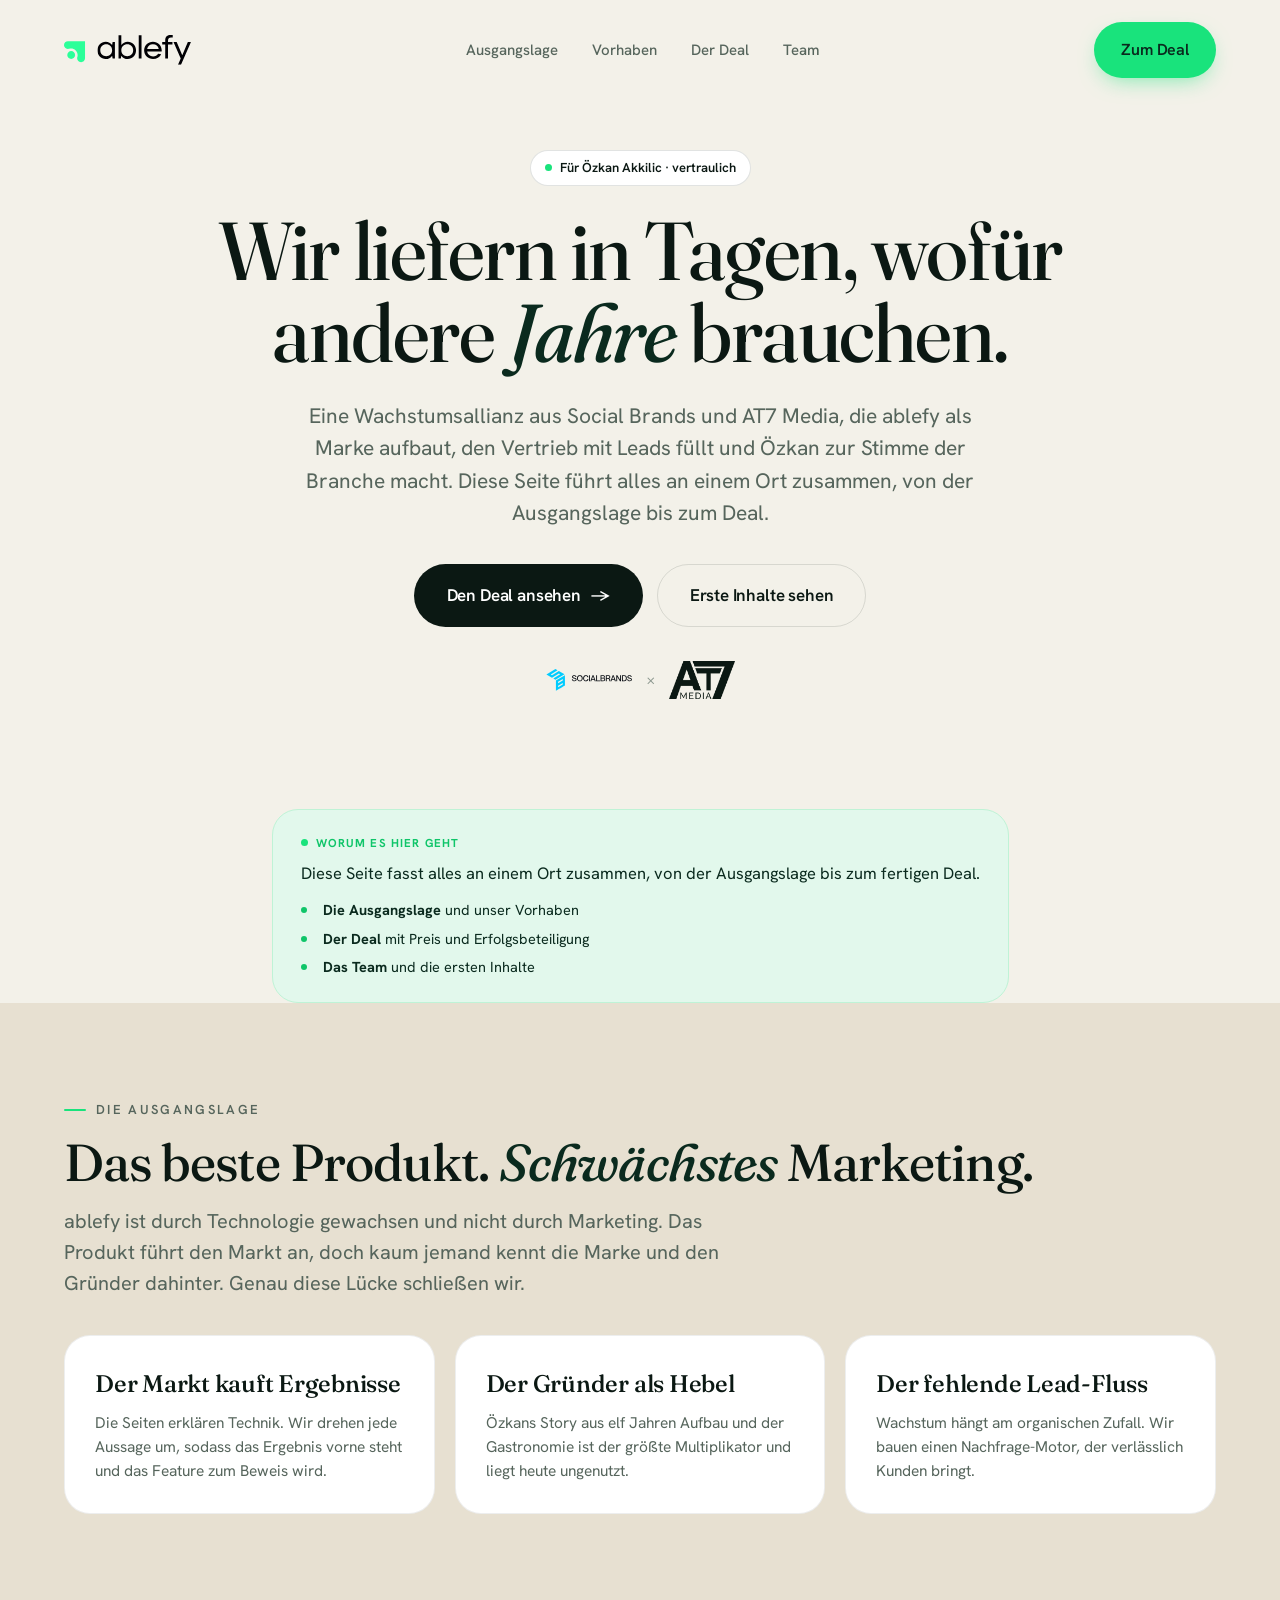
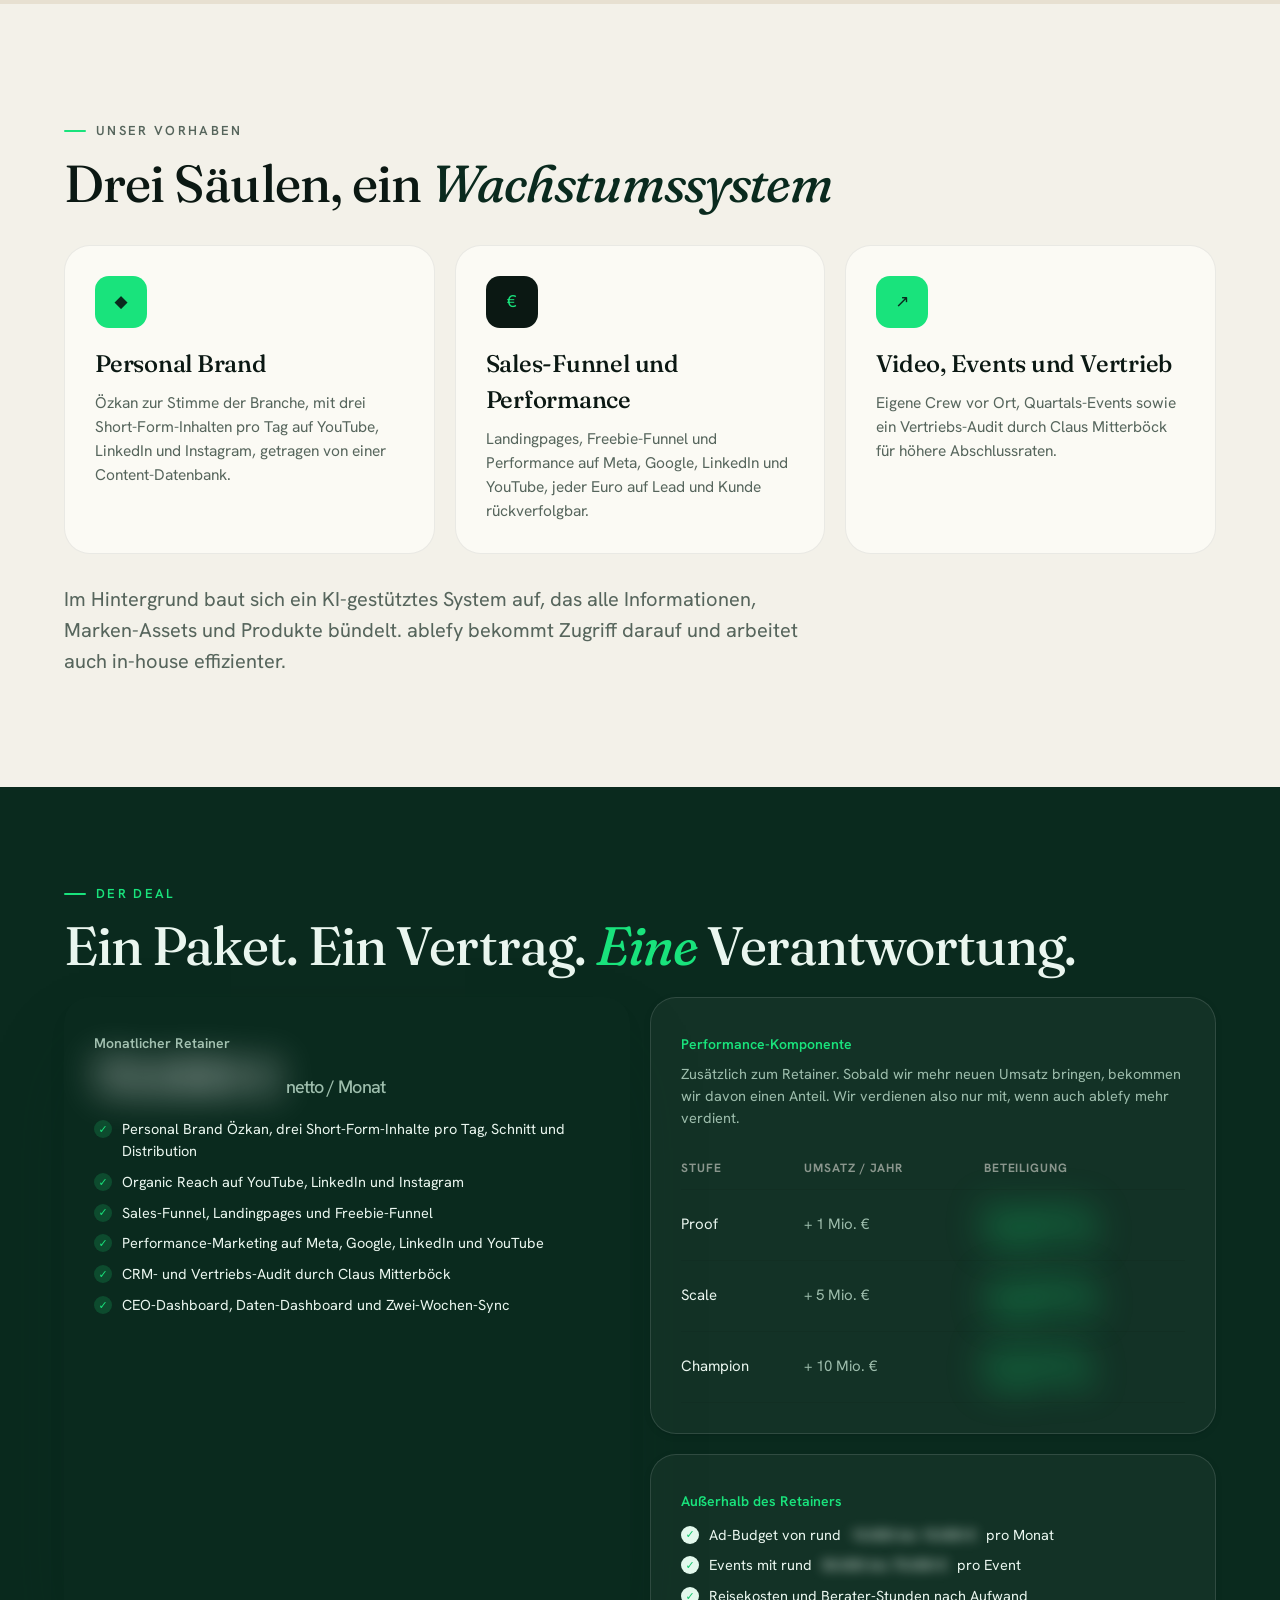
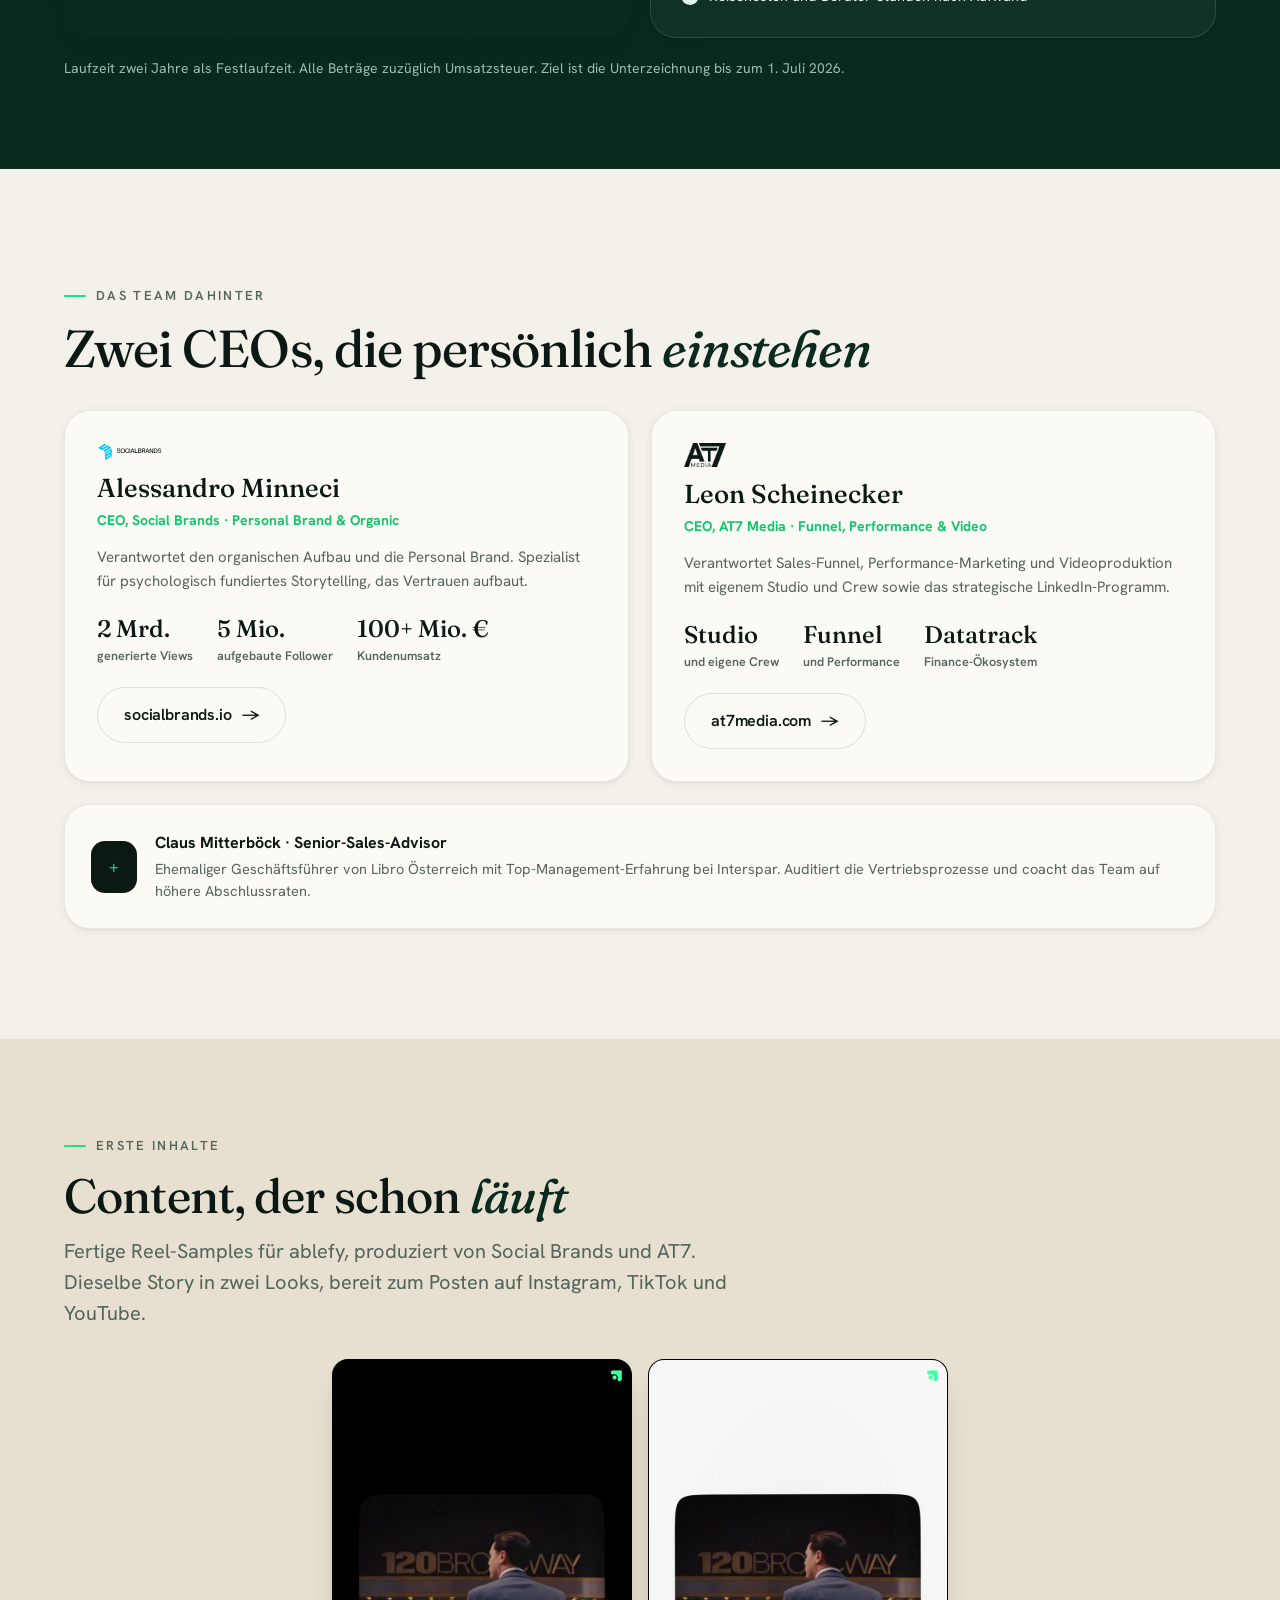
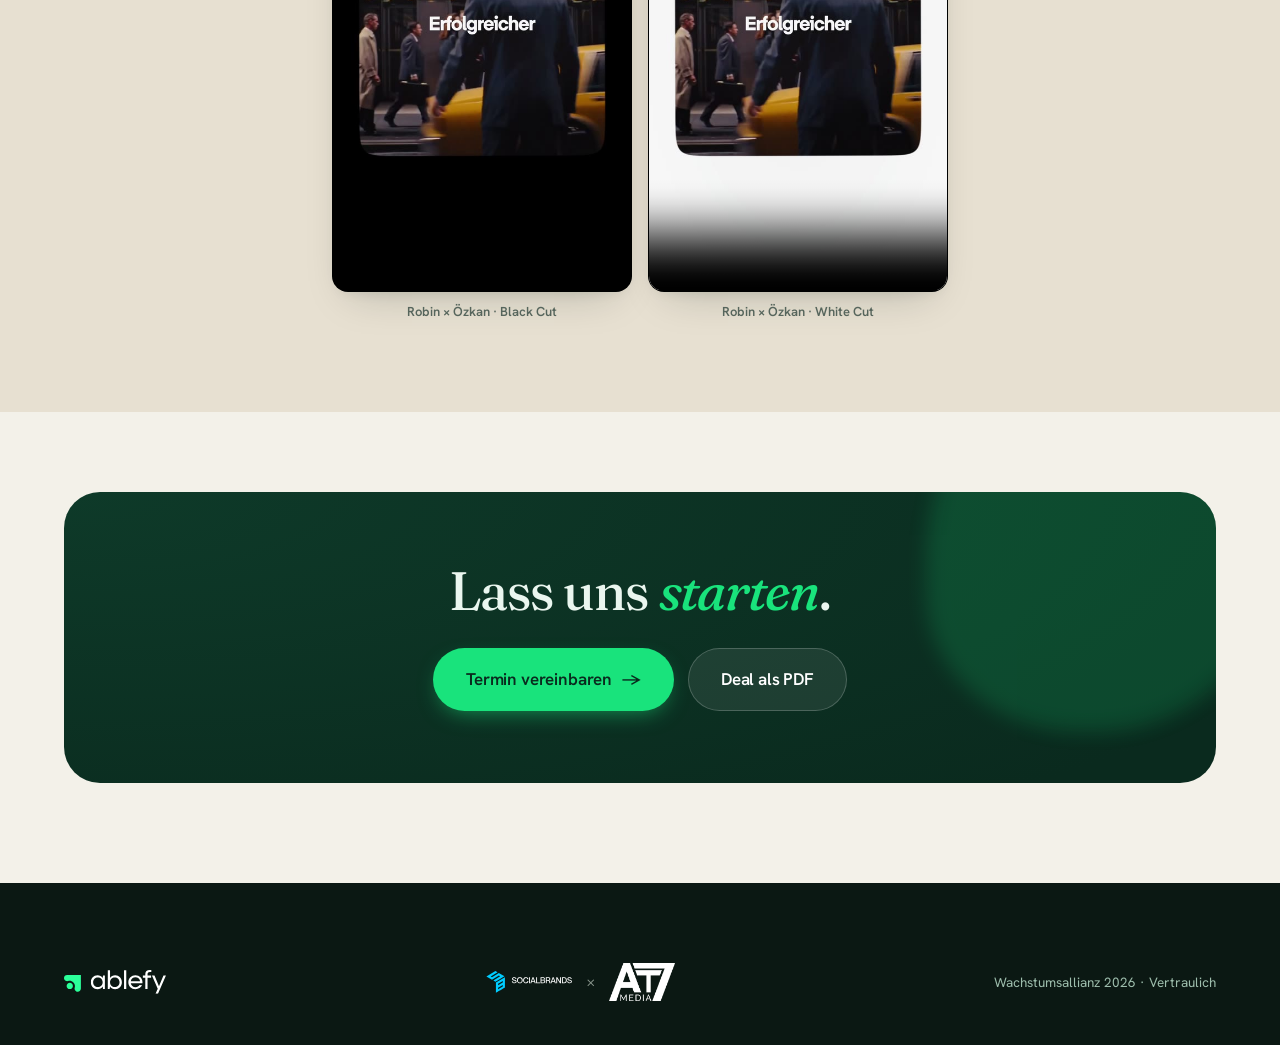
==== commit b8dcdfc8: "feat: blur commercial figures, add SB AI-production block, deal-hub reels - Blur retainer, performan" ====
--- a/ablefy_deal_hub.html
+++ b/ablefy_deal_hub.html
@@ -134,7 +134,7 @@
       <div class="dealrow">
         <div class="dealcard hero-card">
           <div class="sub">Monatlicher Retainer</div>
-          <div class="amt">70.000 €<span style="font-size:18px;font-family:var(--sans);color:var(--on-forest-mut)"> netto / Monat</span></div>
+          <div class="amt"><span class="bp">70.000 €</span><span style="font-size:18px;font-family:var(--sans);color:var(--on-forest-mut)"> netto / Monat</span></div>
           <div class="incl">
             <div><span class="t">✓</span>Personal Brand Özkan, drei Short-Form-Inhalte pro Tag, Schnitt und Distribution</div>
             <div><span class="t">✓</span>Organic Reach auf YouTube, LinkedIn und Instagram</div>
@@ -150,16 +150,16 @@
             <p style="color:var(--on-forest-mut);font-size:14.5px;margin-top:8px">Zusätzlich zum Retainer. Sobald wir mehr neuen Umsatz bringen, bekommen wir davon einen Anteil. Wir verdienen also nur mit, wenn auch ablefy mehr verdient.</p>
             <table class="tier-tbl">
               <tr><th>Stufe</th><th>Umsatz / Jahr</th><th>Beteiligung</th></tr>
-              <tr style="border-color:rgba(255,255,255,.1)"><td style="color:var(--on-forest)">Proof</td><td style="color:var(--on-forest-mut)">+ 1 Mio. €</td><td class="amt">5,0 %</td></tr>
-              <tr style="border-color:rgba(255,255,255,.1)"><td style="color:var(--on-forest)">Scale</td><td style="color:var(--on-forest-mut)">+ 5 Mio. €</td><td class="amt">4,0 %</td></tr>
-              <tr style="border:none"><td style="color:var(--on-forest)">Champion</td><td style="color:var(--on-forest-mut)">+ 10 Mio. €</td><td class="amt">3,5 %</td></tr>
+              <tr style="border-color:rgba(255,255,255,.1)"><td style="color:var(--on-forest)">Proof</td><td style="color:var(--on-forest-mut)">+ 1 Mio. €</td><td class="amt"><span class="bp">5,0 %</span></td></tr>
+              <tr style="border-color:rgba(255,255,255,.1)"><td style="color:var(--on-forest)">Scale</td><td style="color:var(--on-forest-mut)">+ 5 Mio. €</td><td class="amt"><span class="bp">4,0 %</span></td></tr>
+              <tr style="border:none"><td style="color:var(--on-forest)">Champion</td><td style="color:var(--on-forest-mut)">+ 10 Mio. €</td><td class="amt"><span class="bp">3,5 %</span></td></tr>
             </table>
           </div>
           <div class="dealcard" style="background:rgba(255,255,255,.04);border-color:rgba(255,255,255,.12);color:var(--on-forest)">
             <div class="sub" style="color:var(--spring)">Außerhalb des Retainers</div>
             <div class="incl" style="margin-top:12px">
-              <div><span class="t">✓</span>Ad-Budget von rund 10.000 bis 15.000 € pro Monat</div>
-              <div><span class="t">✓</span>Events mit rund 50.000 bis 70.000 € pro Event</div>
+              <div><span class="t">✓</span>Ad-Budget von rund <span class="bp">10.000 bis 15.000 €</span> pro Monat</div>
+              <div><span class="t">✓</span>Events mit rund <span class="bp">50.000 bis 70.000 €</span> pro Event</div>
               <div><span class="t">✓</span>Reisekosten und Berater-Stunden nach Aufwand</div>
             </div>
           </div>
@@ -212,15 +212,17 @@
     <div class="wrap">
       <span class="eyebrow">Erste Inhalte</span>
       <h2 class="display" style="font-size:48px;margin-top:16px">Content, der schon <em>läuft</em></h2>
-      <p class="lede" style="max-width:60ch;margin-top:16px">Eine Auswahl der Reels und Videos für Özkans Personal Brand, die gerade in Produktion sind. Die vollständige Sammlung liegt im geteilten Drive.</p>
-      <div class="content-grid">
-        <div class="reel"><span class="tag">Reel · in Produktion</span><span class="play">▶</span></div>
-        <div class="reel"><span class="tag">Reel · in Produktion</span><span class="play">▶</span></div>
-        <div class="reel"><span class="tag">Reel · in Produktion</span><span class="play">▶</span></div>
-        <div class="reel"><span class="tag">Reel · in Produktion</span><span class="play">▶</span></div>
-      </div>
-      <p class="ph-note">Platzhalter · echte Videos werden über den Google-Drive-Link eingebunden</p>
-      <a class="btn btn-primary btn-lg" href="#" style="margin-top:18px">Zur vollständigen Sammlung <span class="ar">→</span></a>
+      <p class="lede" style="max-width:62ch;margin-top:16px">Fertige Reel-Samples für ablefy, produziert von Social Brands und AT7. Dieselbe Story in zwei Looks, bereit zum Posten auf Instagram, TikTok und YouTube.</p>
+      <div class="content-grid" style="grid-template-columns:repeat(2,minmax(0,300px));justify-content:center;max-width:680px;margin:30px auto 0">
+        <figure style="margin:0">
+          <video src="assets/reels/robin_oezkan_black.mp4" poster="assets/reels/robin_oezkan_black.jpg" controls loop muted playsinline preload="none" style="width:100%;aspect-ratio:9/16;border-radius:var(--r-md);display:block;background:#000;border:1px solid var(--line-2);box-shadow:var(--shadow-md)"></video>
+          <figcaption style="margin-top:10px;font-size:13px;font-weight:600;color:var(--muted);text-align:center">Robin × Özkan · Black Cut</figcaption>
+        </figure>
+        <figure style="margin:0">
+          <video src="assets/reels/robin_oezkan_white.mp4" poster="assets/reels/robin_oezkan_white.jpg" controls loop muted playsinline preload="none" style="width:100%;aspect-ratio:9/16;border-radius:var(--r-md);display:block;background:#000;border:1px solid var(--line-2);box-shadow:var(--shadow-md)"></video>
+          <figcaption style="margin-top:10px;font-size:13px;font-weight:600;color:var(--muted);text-align:center">Robin × Özkan · White Cut</figcaption>
+        </figure>
+      </div>
     </div>
   </div>
 
--- a/assets/design-system/ablefy.css
+++ b/assets/design-system/ablefy.css
@@ -200,3 +200,6 @@
 .ab .orient li{ position:relative; padding-left:22px; color:var(--forest); font-size:14.5px; line-height:1.5; }
 .ab .orient li::before{ content:""; position:absolute; left:0; top:8px; width:6px; height:6px; border-radius:50%; background:var(--spring-deep); }
 .ab .orient li b{ font-weight:700; }
+
+/* blurred commercial figures — revealed in the personal follow-up meeting */
+.ab .bp{ display:inline-block; filter:blur(0.4em); -webkit-filter:blur(0.4em); user-select:none; -webkit-user-select:none; pointer-events:none; }
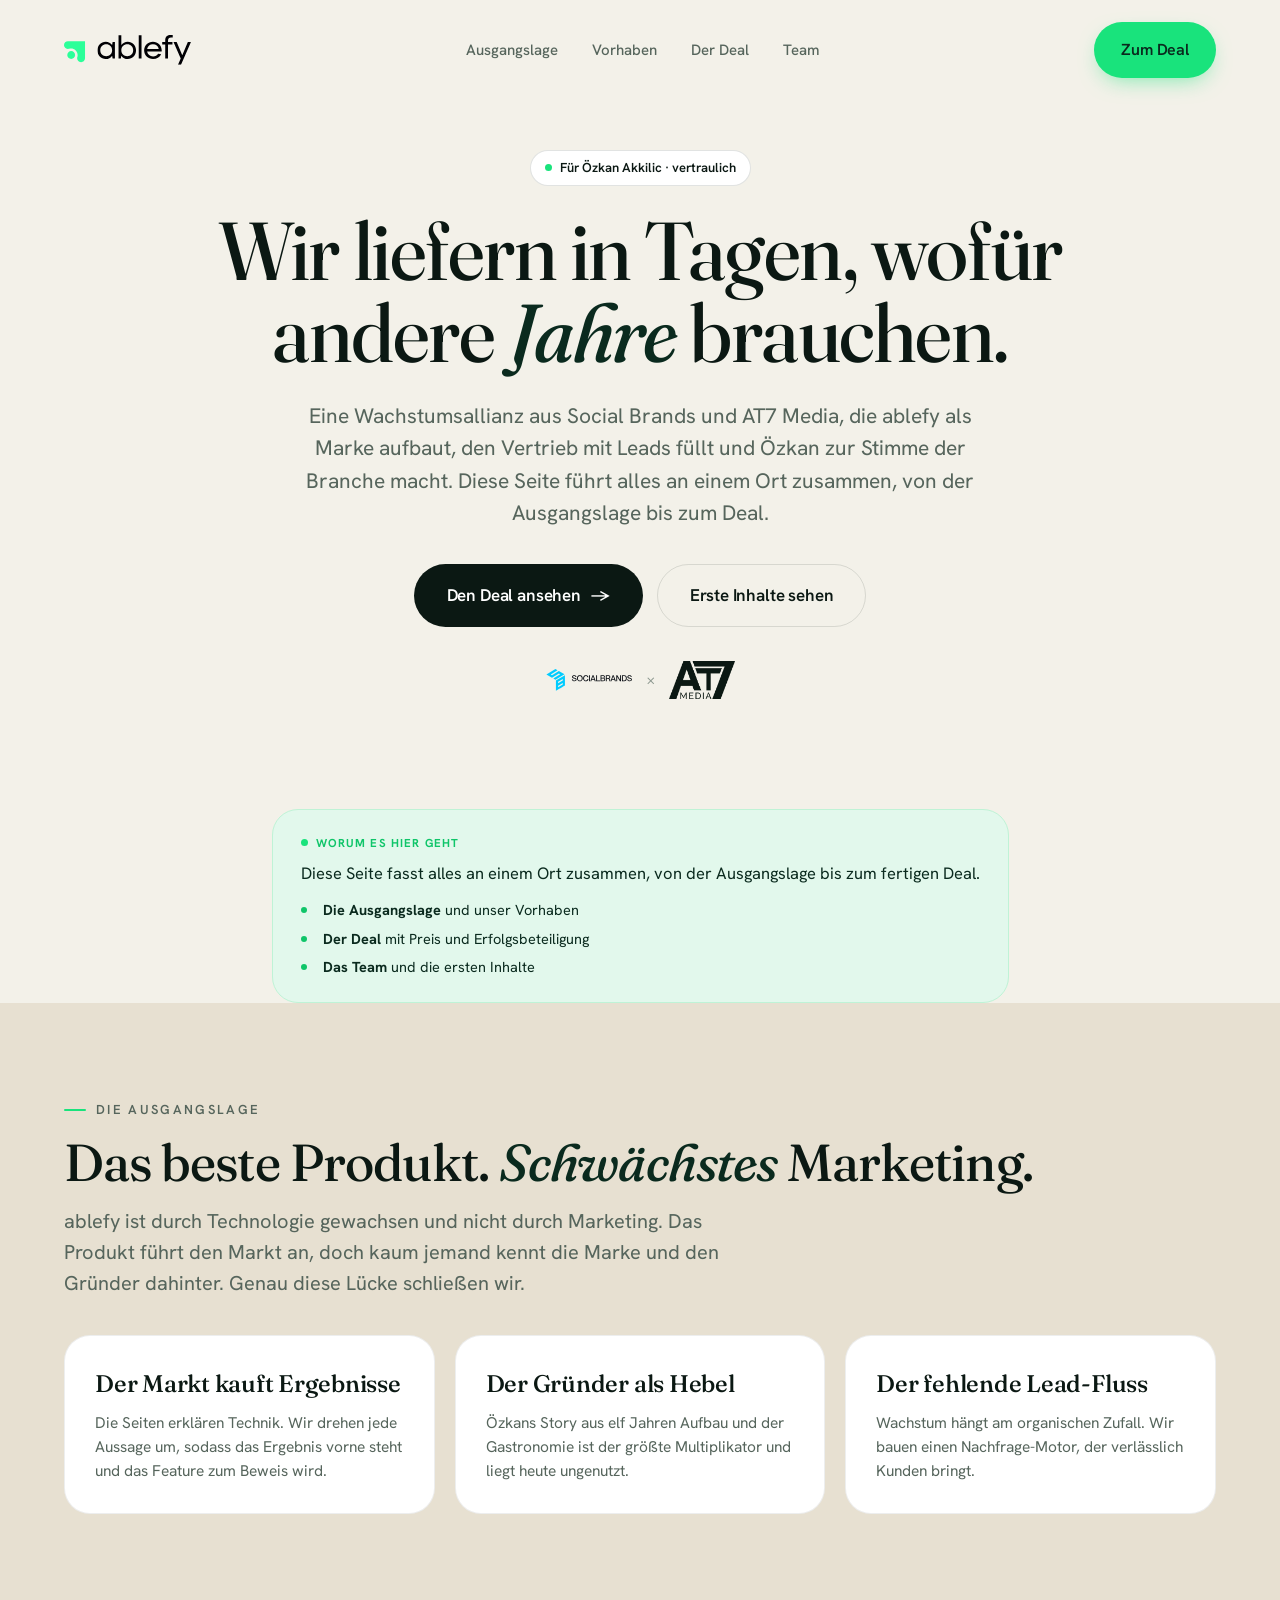
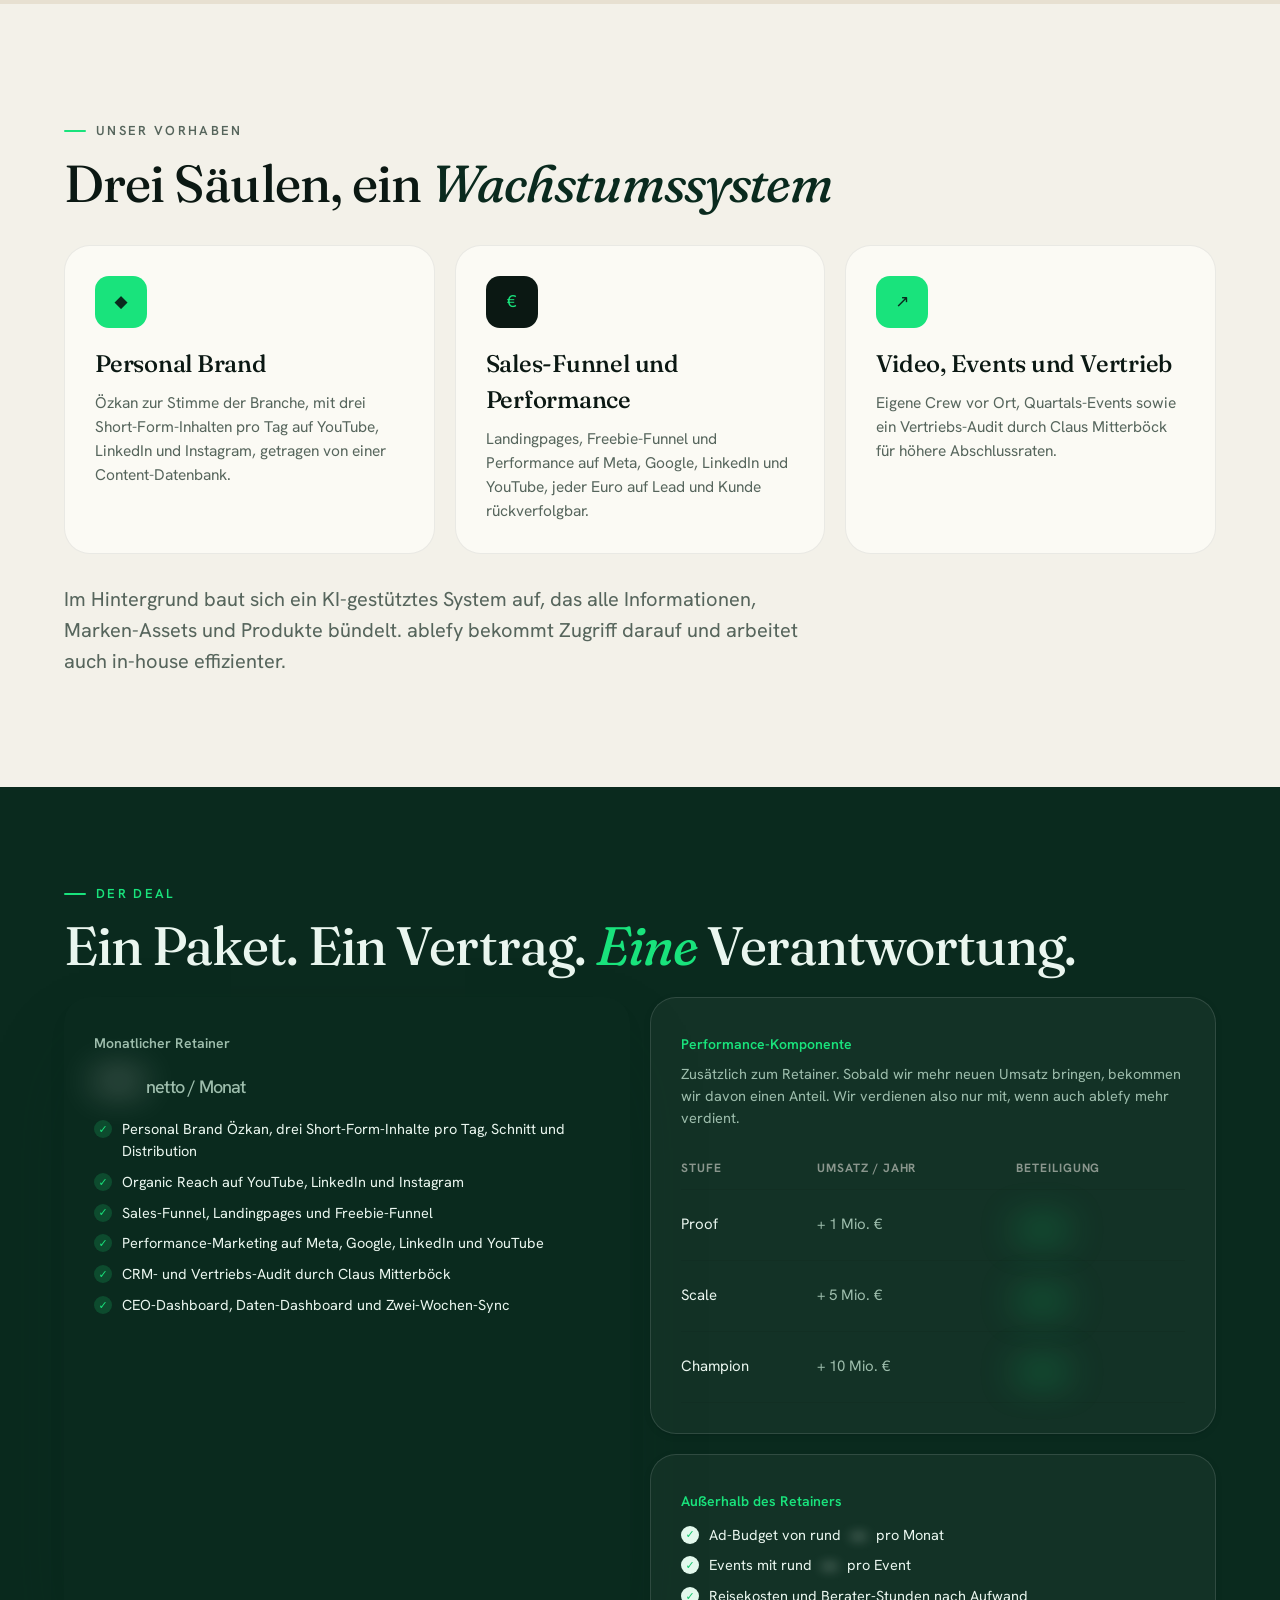
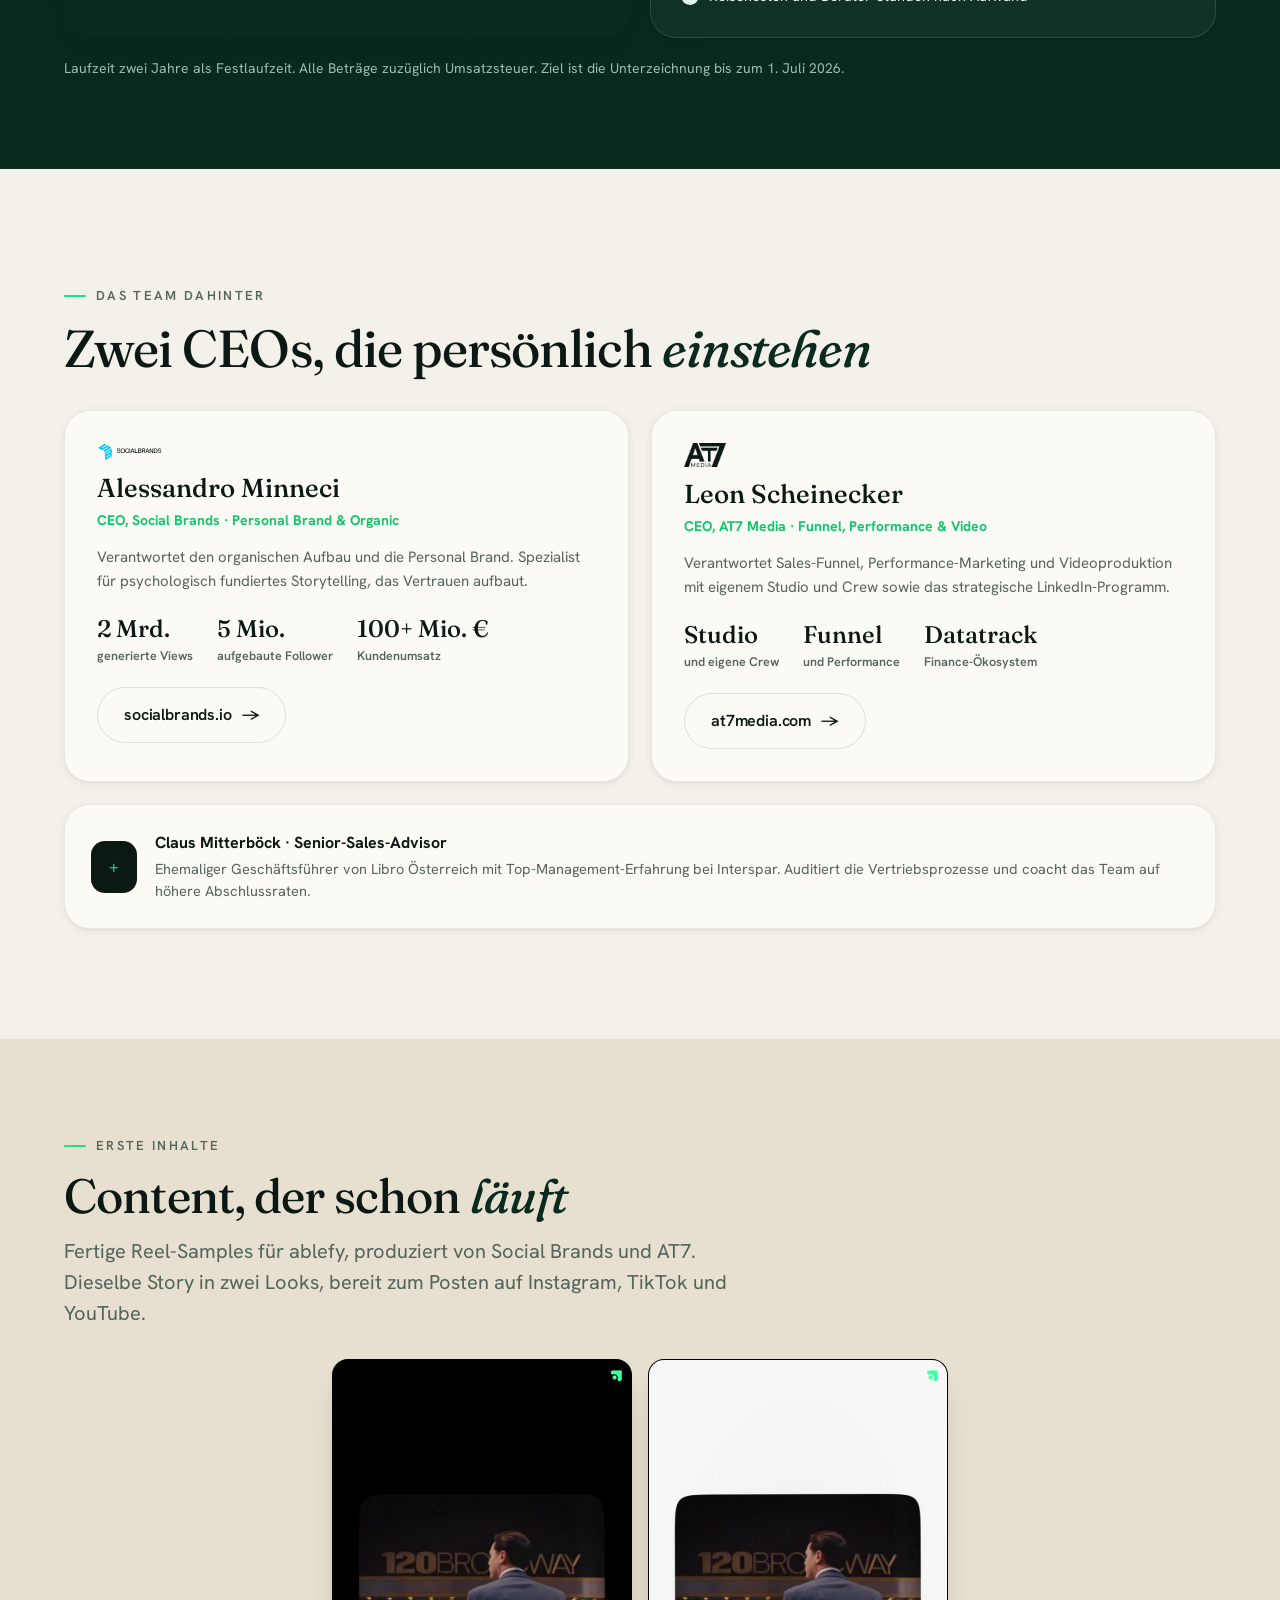
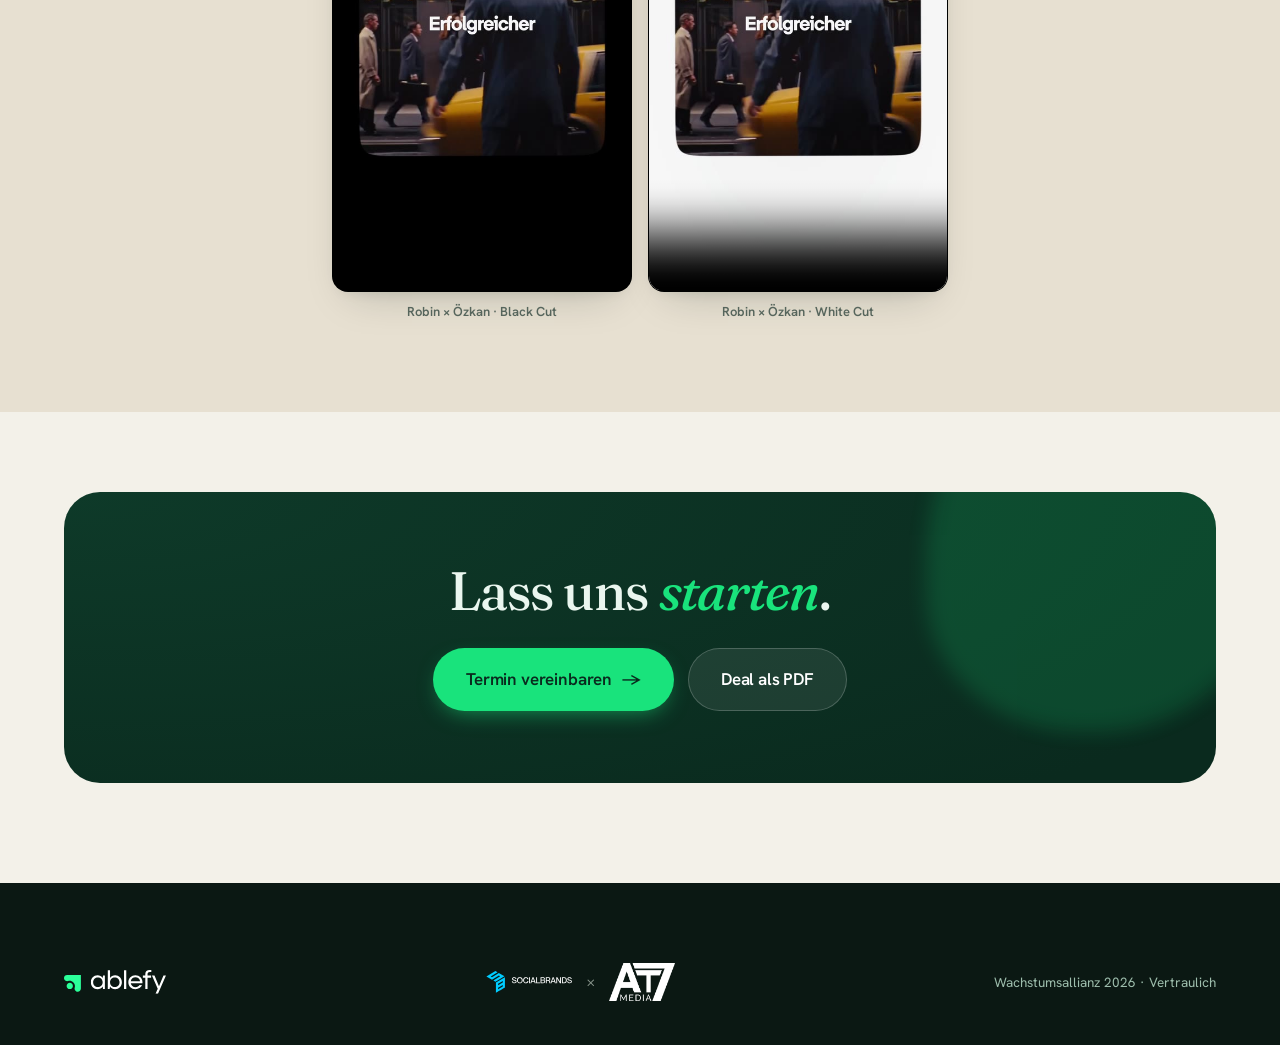
==== commit ceacd717: "security: remove real commercial figures from HTML source CSS blur only hid values visually; the num" ====
--- a/ablefy_deal_hub.html
+++ b/ablefy_deal_hub.html
@@ -134,7 +134,7 @@
       <div class="dealrow">
         <div class="dealcard hero-card">
           <div class="sub">Monatlicher Retainer</div>
-          <div class="amt"><span class="bp">70.000 €</span><span style="font-size:18px;font-family:var(--sans);color:var(--on-forest-mut)"> netto / Monat</span></div>
+          <div class="amt"><span class="bp">•••</span><span style="font-size:18px;font-family:var(--sans);color:var(--on-forest-mut)"> netto / Monat</span></div>
           <div class="incl">
             <div><span class="t">✓</span>Personal Brand Özkan, drei Short-Form-Inhalte pro Tag, Schnitt und Distribution</div>
             <div><span class="t">✓</span>Organic Reach auf YouTube, LinkedIn und Instagram</div>
@@ -150,16 +150,16 @@
             <p style="color:var(--on-forest-mut);font-size:14.5px;margin-top:8px">Zusätzlich zum Retainer. Sobald wir mehr neuen Umsatz bringen, bekommen wir davon einen Anteil. Wir verdienen also nur mit, wenn auch ablefy mehr verdient.</p>
             <table class="tier-tbl">
               <tr><th>Stufe</th><th>Umsatz / Jahr</th><th>Beteiligung</th></tr>
-              <tr style="border-color:rgba(255,255,255,.1)"><td style="color:var(--on-forest)">Proof</td><td style="color:var(--on-forest-mut)">+ 1 Mio. €</td><td class="amt"><span class="bp">5,0 %</span></td></tr>
-              <tr style="border-color:rgba(255,255,255,.1)"><td style="color:var(--on-forest)">Scale</td><td style="color:var(--on-forest-mut)">+ 5 Mio. €</td><td class="amt"><span class="bp">4,0 %</span></td></tr>
-              <tr style="border:none"><td style="color:var(--on-forest)">Champion</td><td style="color:var(--on-forest-mut)">+ 10 Mio. €</td><td class="amt"><span class="bp">3,5 %</span></td></tr>
+              <tr style="border-color:rgba(255,255,255,.1)"><td style="color:var(--on-forest)">Proof</td><td style="color:var(--on-forest-mut)">+ 1 Mio. €</td><td class="amt"><span class="bp">•••</span></td></tr>
+              <tr style="border-color:rgba(255,255,255,.1)"><td style="color:var(--on-forest)">Scale</td><td style="color:var(--on-forest-mut)">+ 5 Mio. €</td><td class="amt"><span class="bp">•••</span></td></tr>
+              <tr style="border:none"><td style="color:var(--on-forest)">Champion</td><td style="color:var(--on-forest-mut)">+ 10 Mio. €</td><td class="amt"><span class="bp">•••</span></td></tr>
             </table>
           </div>
           <div class="dealcard" style="background:rgba(255,255,255,.04);border-color:rgba(255,255,255,.12);color:var(--on-forest)">
             <div class="sub" style="color:var(--spring)">Außerhalb des Retainers</div>
             <div class="incl" style="margin-top:12px">
-              <div><span class="t">✓</span>Ad-Budget von rund <span class="bp">10.000 bis 15.000 €</span> pro Monat</div>
-              <div><span class="t">✓</span>Events mit rund <span class="bp">50.000 bis 70.000 €</span> pro Event</div>
+              <div><span class="t">✓</span>Ad-Budget von rund <span class="bp">•••</span> pro Monat</div>
+              <div><span class="t">✓</span>Events mit rund <span class="bp">•••</span> pro Event</div>
               <div><span class="t">✓</span>Reisekosten und Berater-Stunden nach Aufwand</div>
             </div>
           </div>
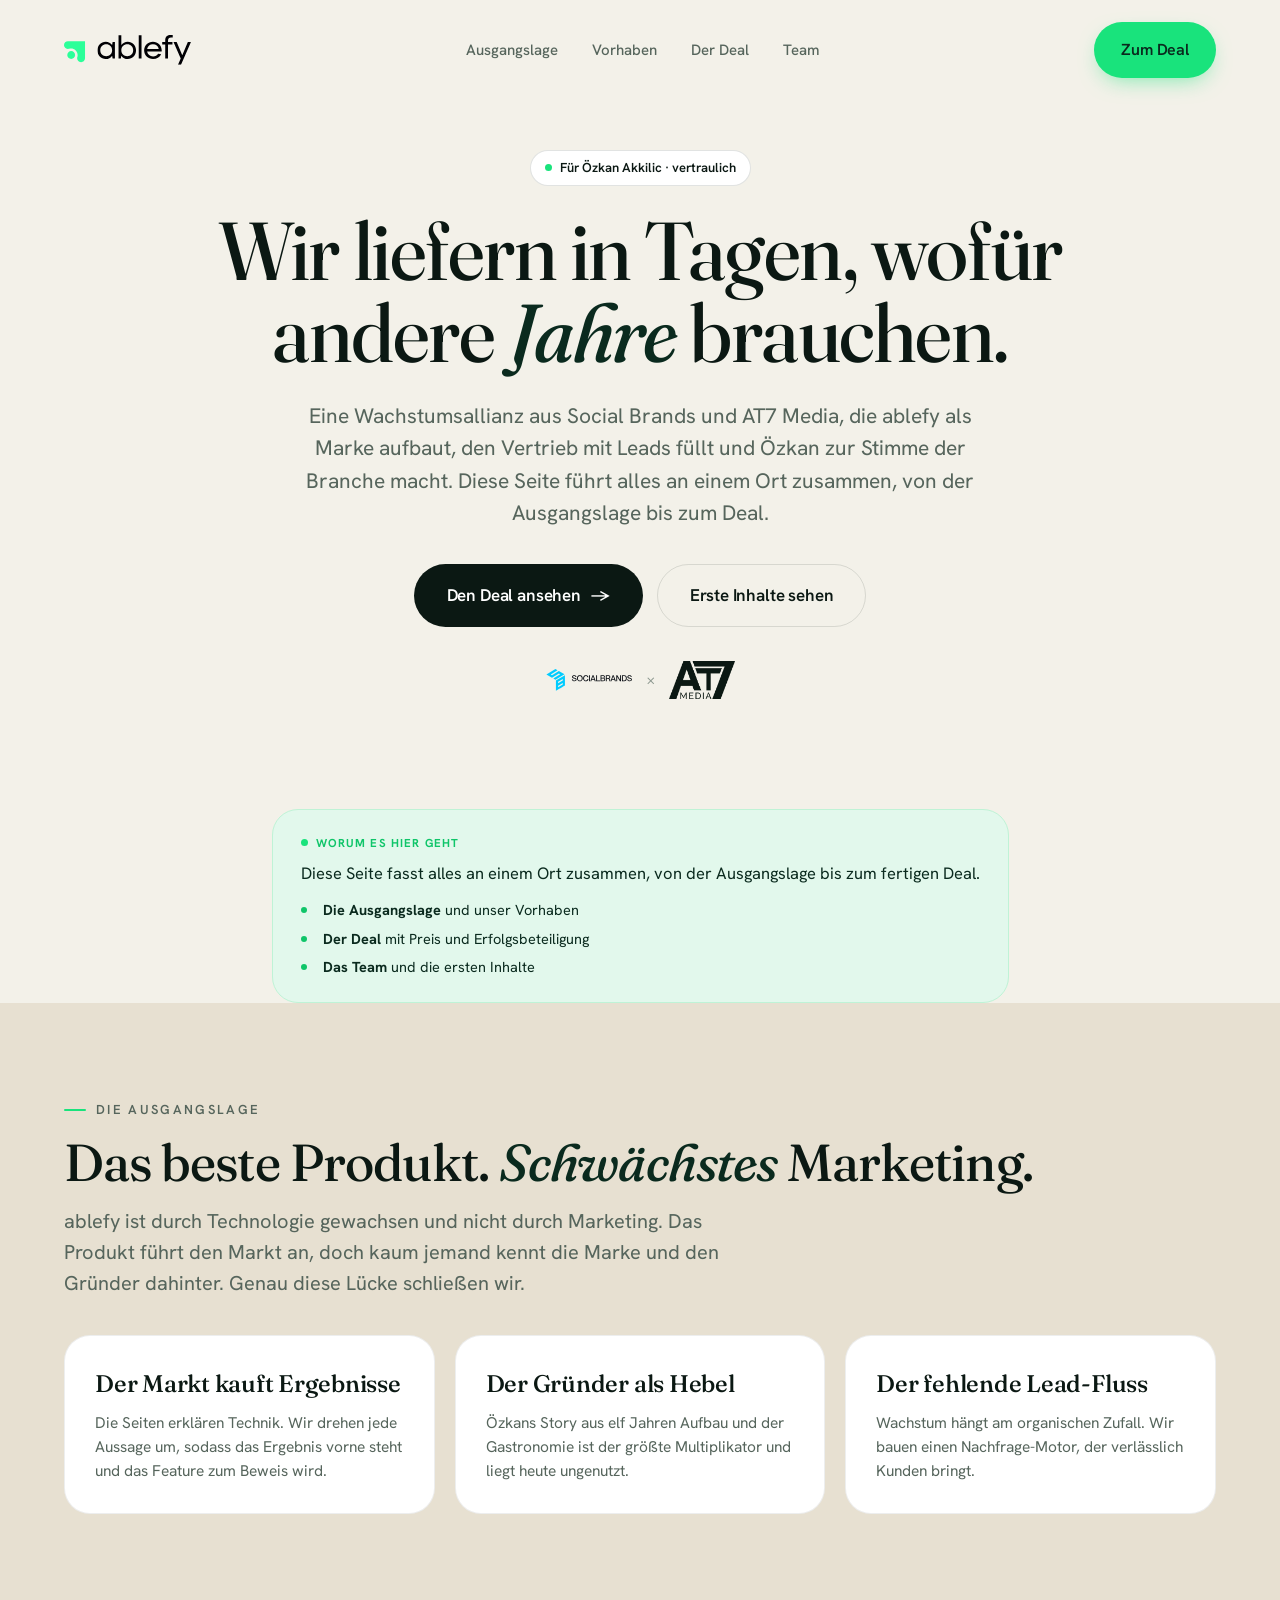
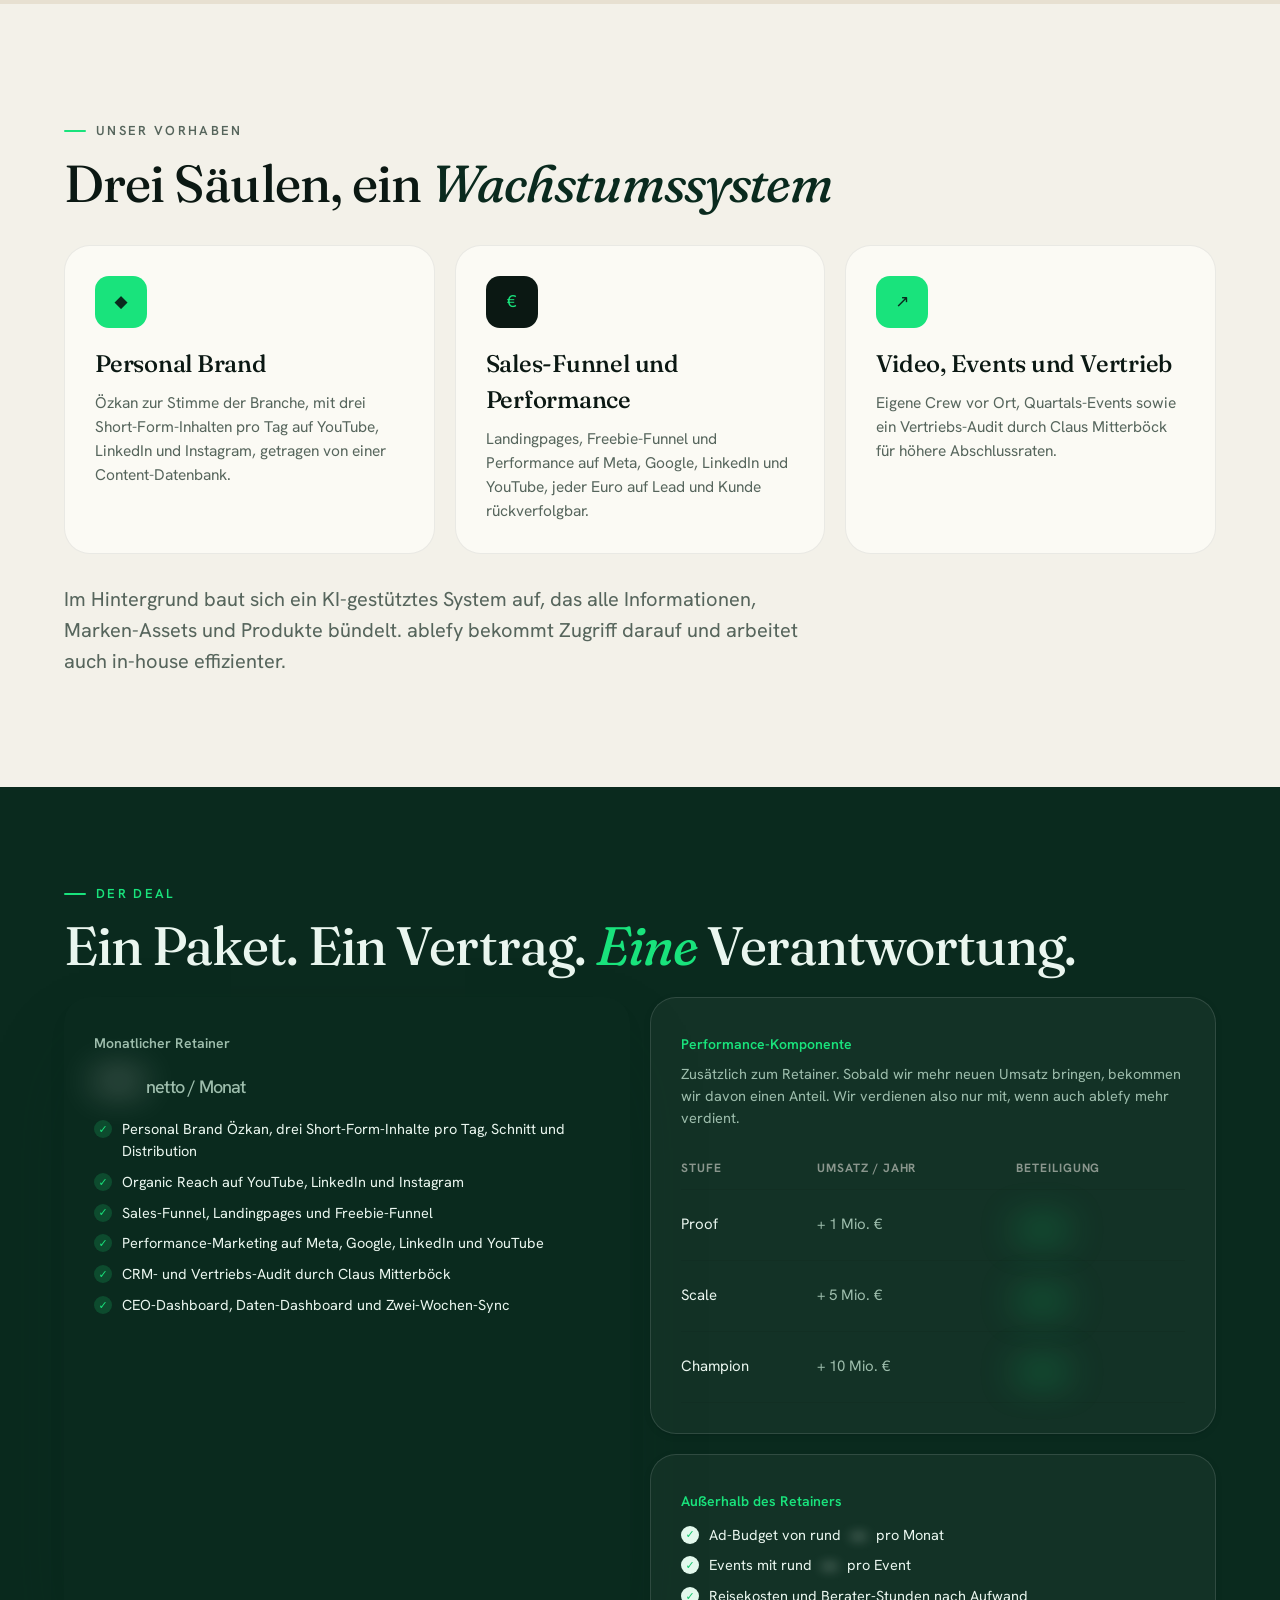
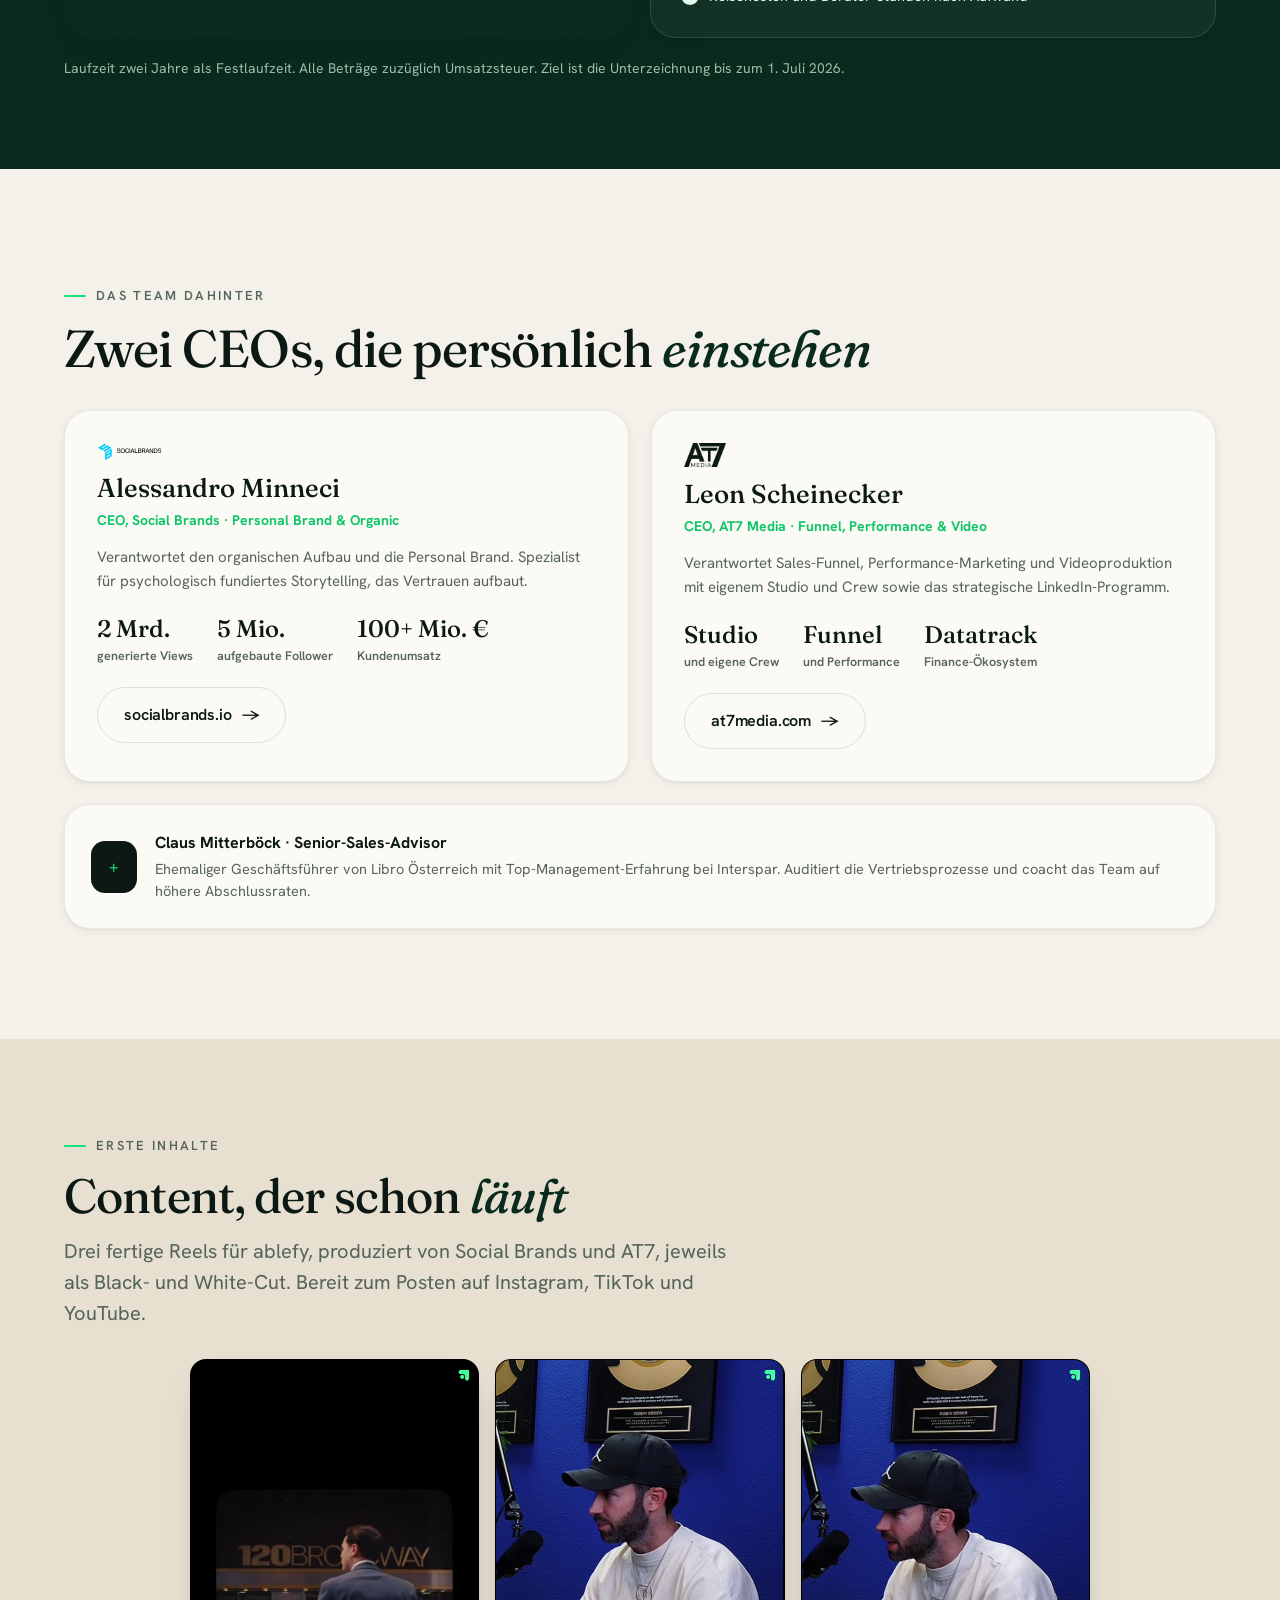
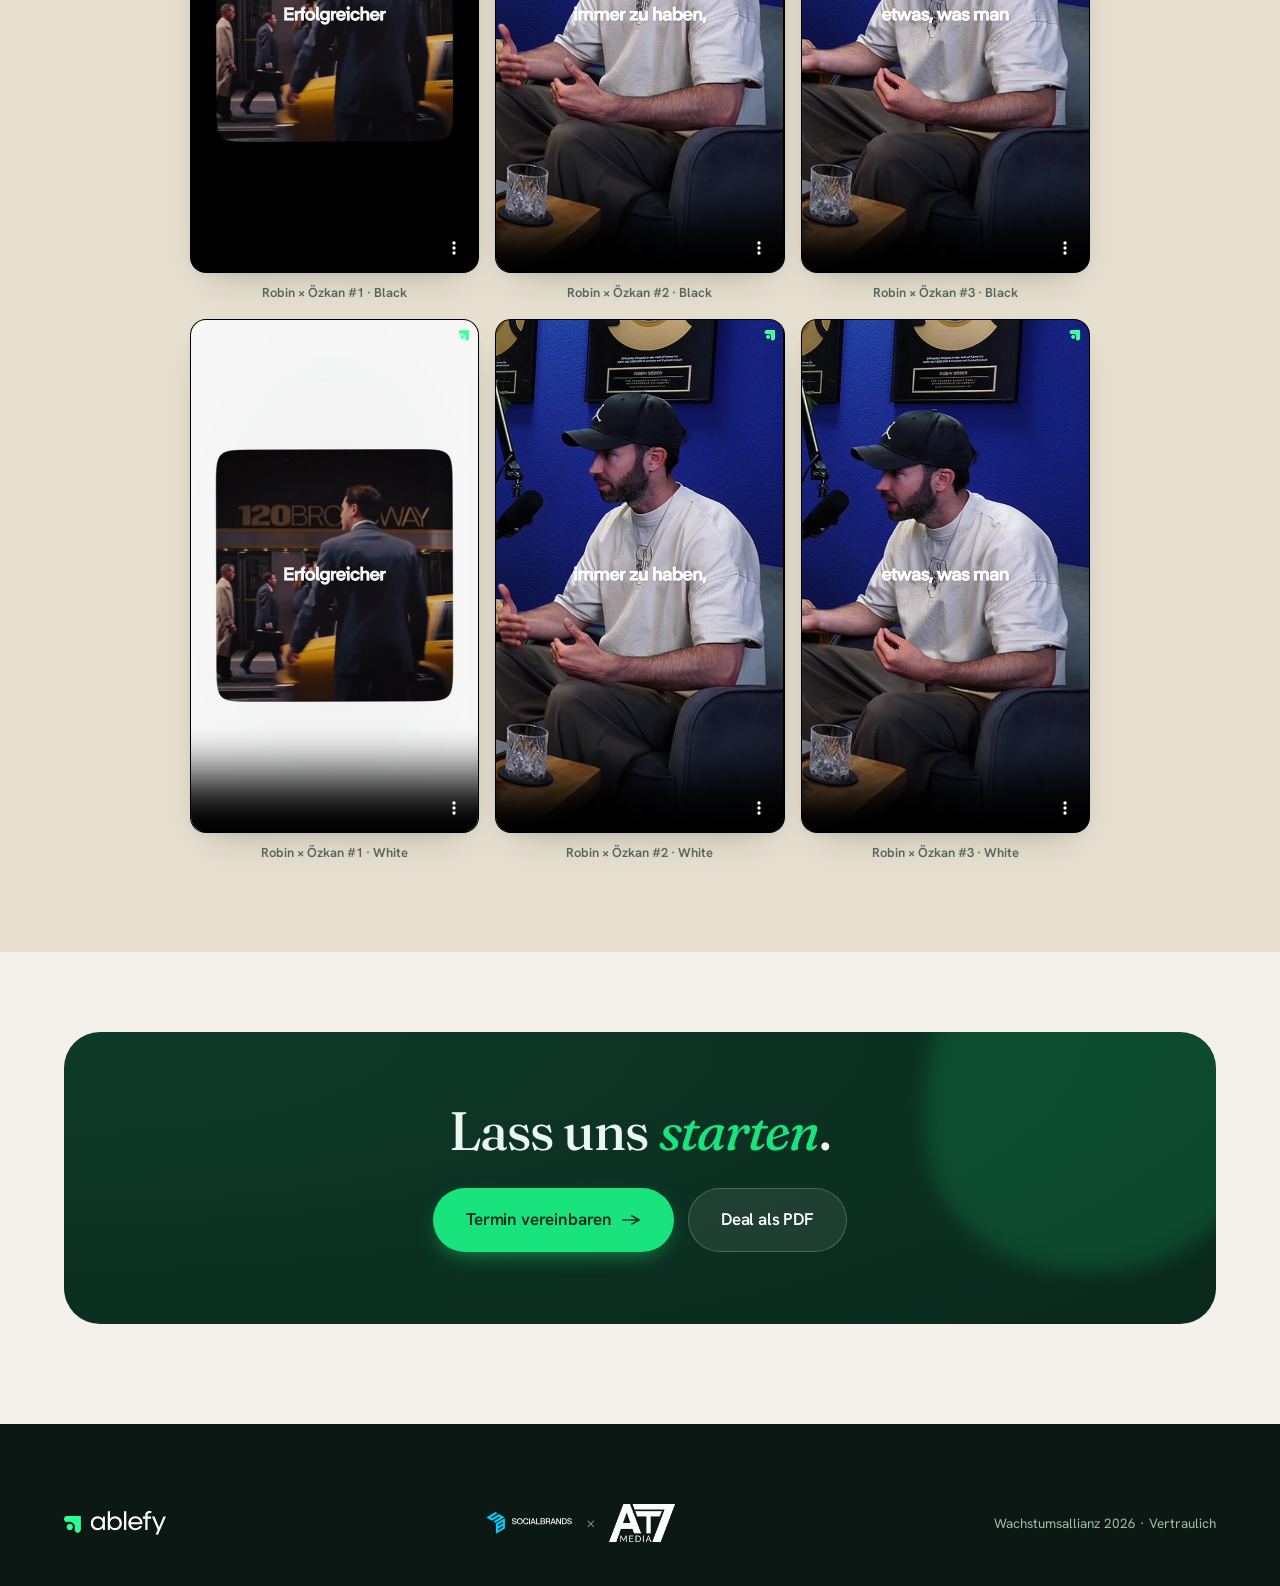
==== commit 03568a70: "feat: add reels #2 and #3 (black/white) to the sample-reel sections Six reels now shown as a 3x2 gri" ====
--- a/ablefy_deal_hub.html
+++ b/ablefy_deal_hub.html
@@ -212,16 +212,14 @@
     <div class="wrap">
       <span class="eyebrow">Erste Inhalte</span>
       <h2 class="display" style="font-size:48px;margin-top:16px">Content, der schon <em>läuft</em></h2>
-      <p class="lede" style="max-width:62ch;margin-top:16px">Fertige Reel-Samples für ablefy, produziert von Social Brands und AT7. Dieselbe Story in zwei Looks, bereit zum Posten auf Instagram, TikTok und YouTube.</p>
-      <div class="content-grid" style="grid-template-columns:repeat(2,minmax(0,300px));justify-content:center;max-width:680px;margin:30px auto 0">
-        <figure style="margin:0">
-          <video src="assets/reels/robin_oezkan_black.mp4" poster="assets/reels/robin_oezkan_black.jpg" controls loop muted playsinline preload="none" style="width:100%;aspect-ratio:9/16;border-radius:var(--r-md);display:block;background:#000;border:1px solid var(--line-2);box-shadow:var(--shadow-md)"></video>
-          <figcaption style="margin-top:10px;font-size:13px;font-weight:600;color:var(--muted);text-align:center">Robin × Özkan · Black Cut</figcaption>
-        </figure>
-        <figure style="margin:0">
-          <video src="assets/reels/robin_oezkan_white.mp4" poster="assets/reels/robin_oezkan_white.jpg" controls loop muted playsinline preload="none" style="width:100%;aspect-ratio:9/16;border-radius:var(--r-md);display:block;background:#000;border:1px solid var(--line-2);box-shadow:var(--shadow-md)"></video>
-          <figcaption style="margin-top:10px;font-size:13px;font-weight:600;color:var(--muted);text-align:center">Robin × Özkan · White Cut</figcaption>
-        </figure>
+      <p class="lede" style="max-width:62ch;margin-top:16px">Drei fertige Reels für ablefy, produziert von Social Brands und AT7, jeweils als Black- und White-Cut. Bereit zum Posten auf Instagram, TikTok und YouTube.</p>
+      <div class="content-grid" style="grid-template-columns:repeat(3,1fr);max-width:900px;margin:30px auto 0">
+        <figure style="margin:0"><video src="assets/reels/robin_oezkan_black.mp4" poster="assets/reels/robin_oezkan_black.jpg" controls loop muted playsinline preload="none" style="width:100%;aspect-ratio:9/16;border-radius:var(--r-md);display:block;background:#000;border:1px solid var(--line-2);box-shadow:var(--shadow-md)"></video><figcaption style="margin-top:10px;font-size:13px;font-weight:600;color:var(--muted);text-align:center">Robin × Özkan #1 · Black</figcaption></figure>
+        <figure style="margin:0"><video src="assets/reels/robin_oezkan_2_black.mp4" poster="assets/reels/robin_oezkan_2_black.jpg" controls loop muted playsinline preload="none" style="width:100%;aspect-ratio:9/16;border-radius:var(--r-md);display:block;background:#000;border:1px solid var(--line-2);box-shadow:var(--shadow-md)"></video><figcaption style="margin-top:10px;font-size:13px;font-weight:600;color:var(--muted);text-align:center">Robin × Özkan #2 · Black</figcaption></figure>
+        <figure style="margin:0"><video src="assets/reels/robin_oezkan_3_black.mp4" poster="assets/reels/robin_oezkan_3_black.jpg" controls loop muted playsinline preload="none" style="width:100%;aspect-ratio:9/16;border-radius:var(--r-md);display:block;background:#000;border:1px solid var(--line-2);box-shadow:var(--shadow-md)"></video><figcaption style="margin-top:10px;font-size:13px;font-weight:600;color:var(--muted);text-align:center">Robin × Özkan #3 · Black</figcaption></figure>
+        <figure style="margin:0"><video src="assets/reels/robin_oezkan_white.mp4" poster="assets/reels/robin_oezkan_white.jpg" controls loop muted playsinline preload="none" style="width:100%;aspect-ratio:9/16;border-radius:var(--r-md);display:block;background:#000;border:1px solid var(--line-2);box-shadow:var(--shadow-md)"></video><figcaption style="margin-top:10px;font-size:13px;font-weight:600;color:var(--muted);text-align:center">Robin × Özkan #1 · White</figcaption></figure>
+        <figure style="margin:0"><video src="assets/reels/robin_oezkan_2_white.mp4" poster="assets/reels/robin_oezkan_2_white.jpg" controls loop muted playsinline preload="none" style="width:100%;aspect-ratio:9/16;border-radius:var(--r-md);display:block;background:#000;border:1px solid var(--line-2);box-shadow:var(--shadow-md)"></video><figcaption style="margin-top:10px;font-size:13px;font-weight:600;color:var(--muted);text-align:center">Robin × Özkan #2 · White</figcaption></figure>
+        <figure style="margin:0"><video src="assets/reels/robin_oezkan_3_white.mp4" poster="assets/reels/robin_oezkan_3_white.jpg" controls loop muted playsinline preload="none" style="width:100%;aspect-ratio:9/16;border-radius:var(--r-md);display:block;background:#000;border:1px solid var(--line-2);box-shadow:var(--shadow-md)"></video><figcaption style="margin-top:10px;font-size:13px;font-weight:600;color:var(--muted);text-align:center">Robin × Özkan #3 · White</figcaption></figure>
       </div>
     </div>
   </div>
